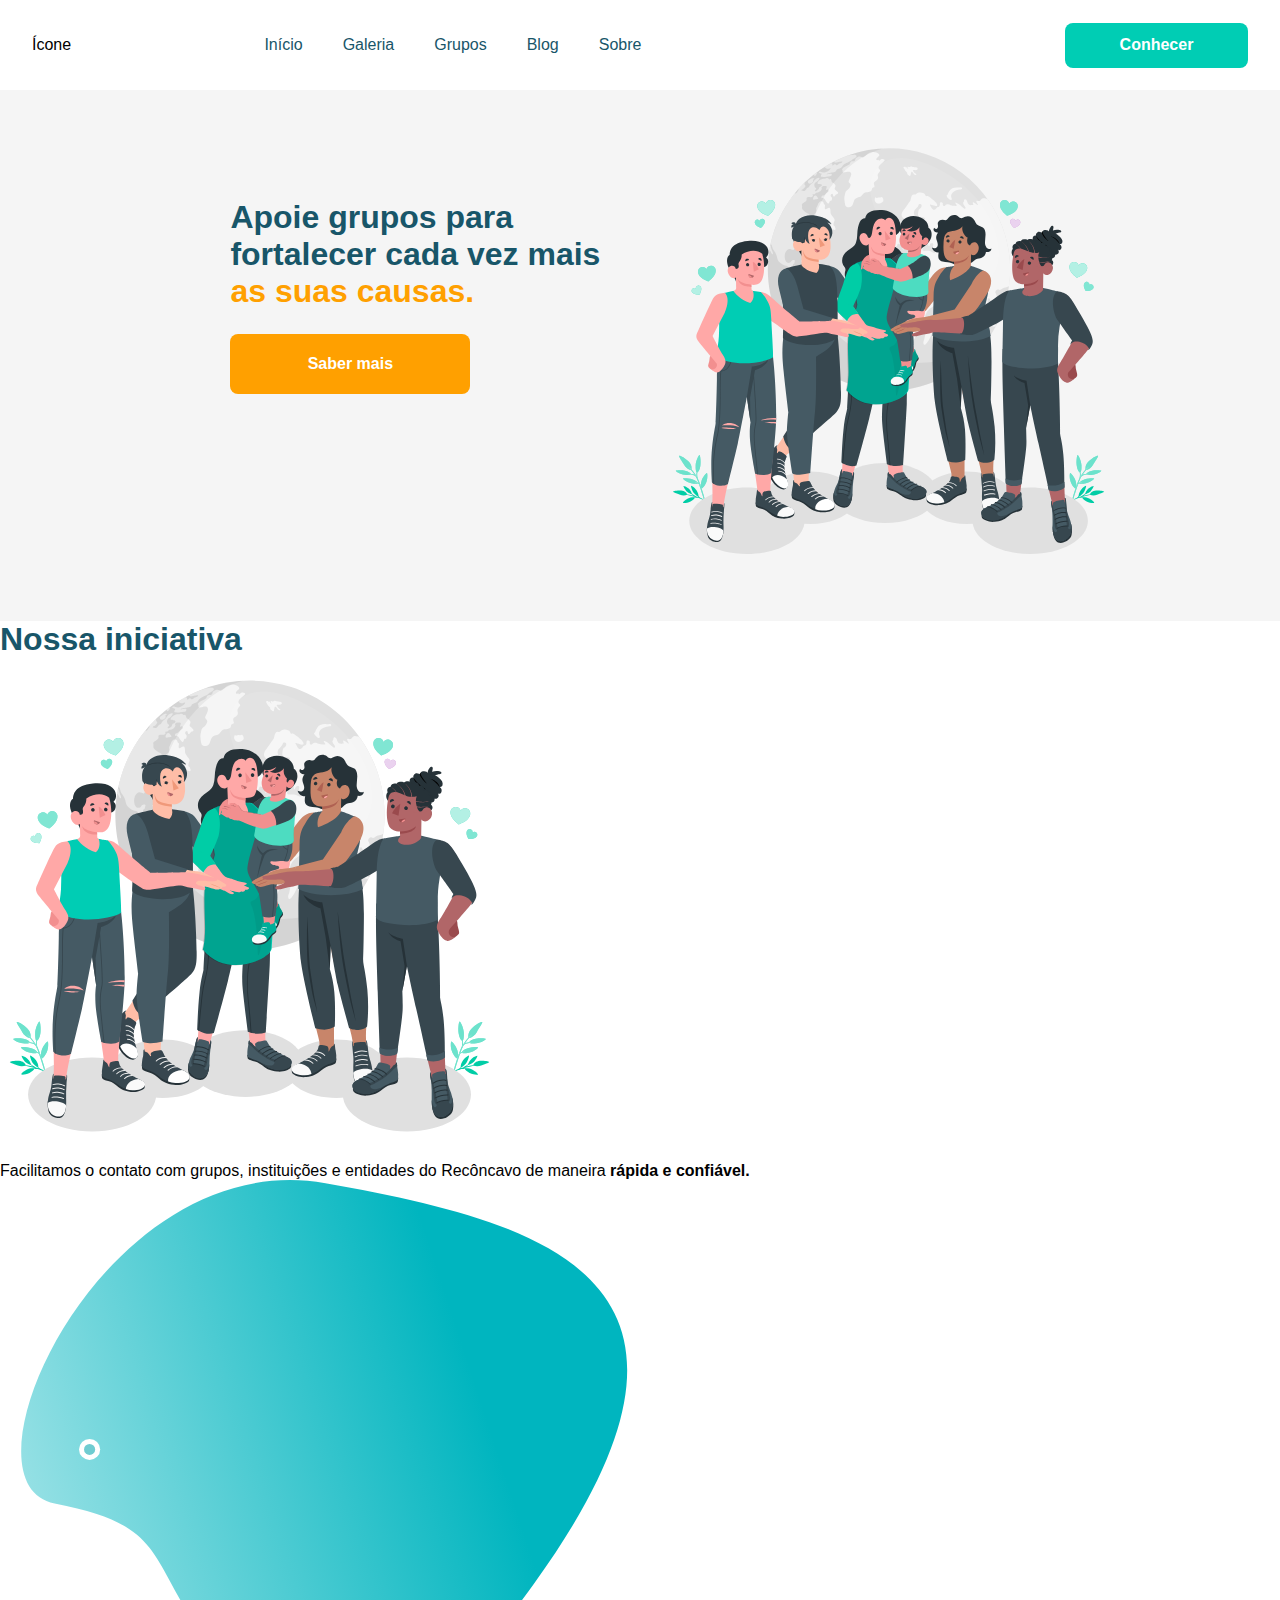
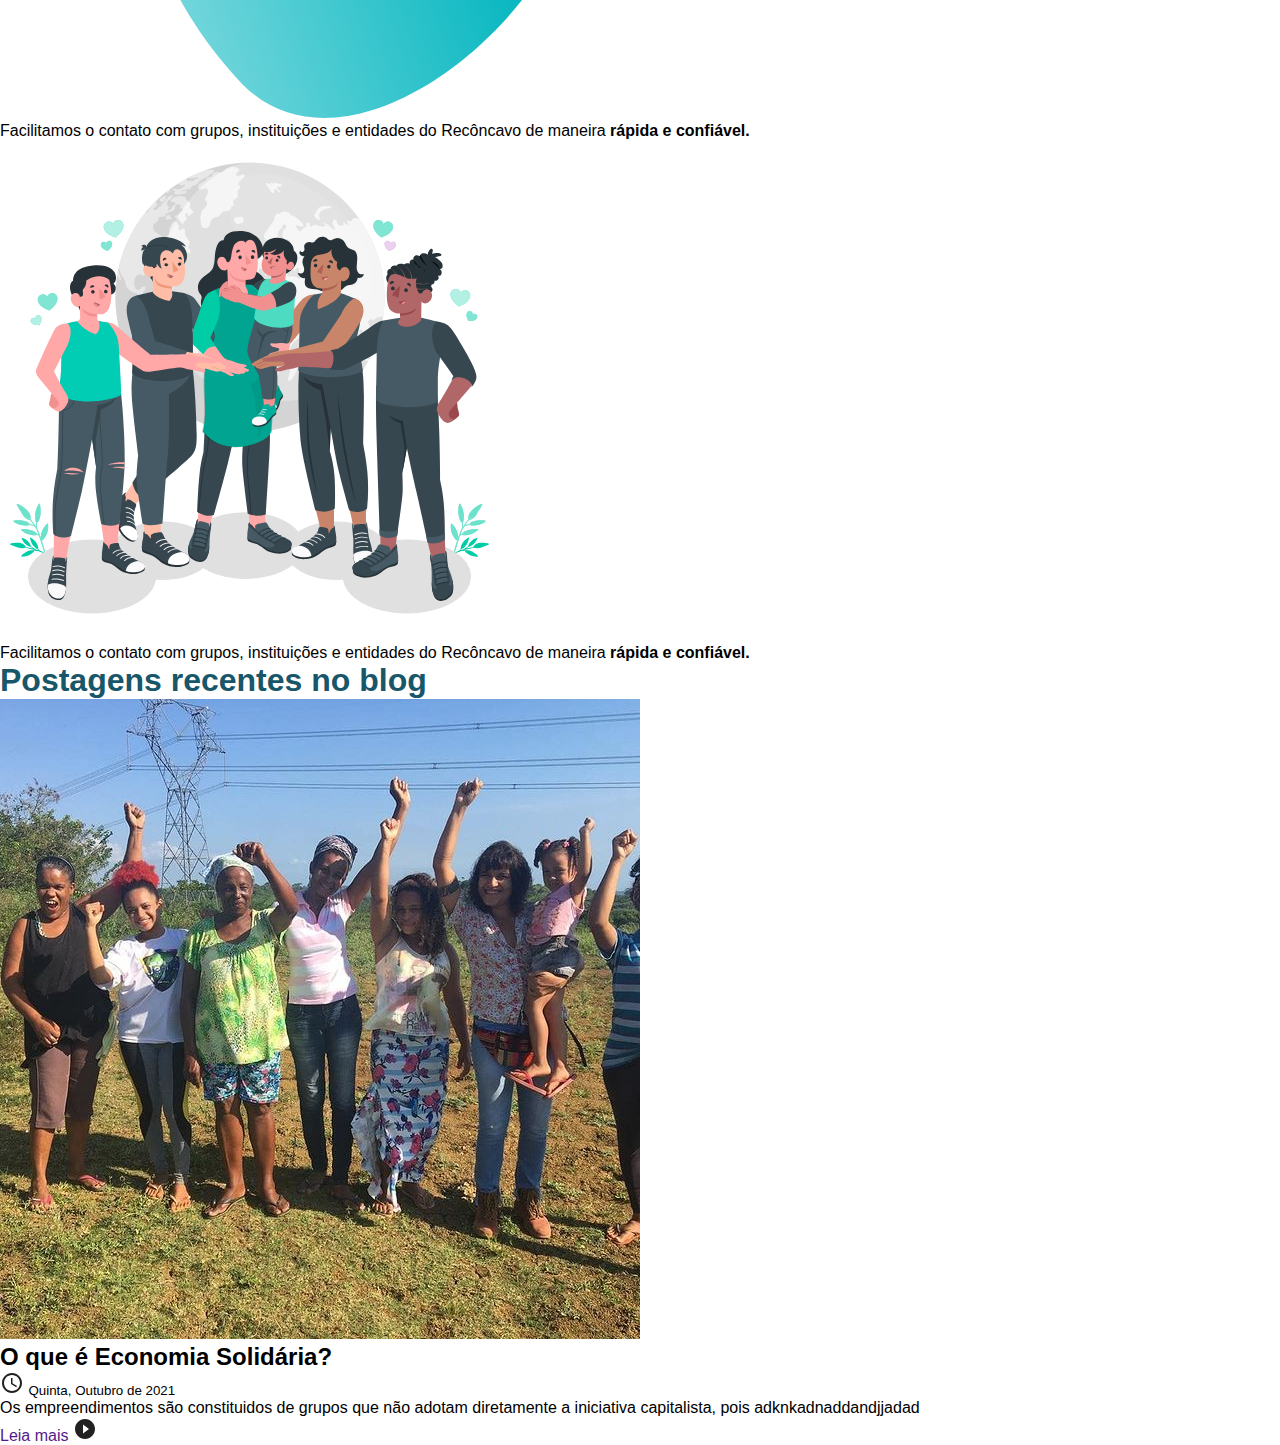
==== index.html @ 7039c4bf "feat: finalized blog section" ====
<!DOCTYPE html>
<html>

<head>
    <meta charset="UTF-8">
    <meta http-equiv="X-UA-Compatible" content="IE=edge">
    <meta name="viewport" content="width=device-width, initial-scale=1.0">
    <link href="https://fonts.googleapis.com/css2?family=Lato:wght@400;700&display=swap" rel="stylesheet">
    <link rel="stylesheet" href="assets/css/index.css">
    <title>Economia Solidária</title>

</head>

<body>
    <header class="header-container">
        <div class="header">
            <div class="logo">Ícone</div>
            <nav class="navigator">
                <ul class="list">
                    <li class="list-item">
                        <a href="index.html" class="item-link">Início</a>
                    </li>
                    <li class="list-item">
                        <a href="#" class="item-link">Galeria</a>
                    </li>
                    <li class="list-item">
                        <a href="group.html" class="item-link">Grupos</a>
                    </li>
                    <li class="list-item">
                        <a href="#" class="item-link">Blog</a>
                    </li>
                    <li class="list-item">
                        <a href="#" class="item-link">Sobre</a>
                    </li>
                </ul>
            </nav>

            <div class="button-container">
                <a href="#" class="button">
                    Conhecer
                </a>
            </div>
        </div>
    </header>

    <section class="banner-container">
        <div class="banner" id="banner-index">
            <div class="banner-information">
                <div class="information">
                    <h1 class="information-title">Apoie grupos para fortalecer cada vez mais <b
                            class="information-contrast">as suas causas.</b></h1>
                    <div class="button-container">
                        <a href="#" class="button" id="buttonBanner">
                            Saber mais
                        </a>
                    </div>
                </div>
            </div>

            <div>
                <img class="banner-image" src="assets/img/solidarity.svg" alt="">
            </div>
        </div>
    </section>

    <section class="initiative-container">
        <h1 class="information-title" id="initiativeTitle">Nossa iniciativa</h1>

        <div class="initiatives">
            <div class="initiative">
                <img class="initiative-img" src="assets/img/solidarity.svg" alt="">
                <p class="initiative-text">Facilitamos o contato com grupos, instituições e entidades do Recôncavo de
                    maneira <b>rápida e confiável.</b></p>
            </div>
            <div class="initiative">
                <img class="initiative-img" src="assets/img/banner.svg" alt="">
                <p class="initiative-text">Facilitamos o contato com grupos, instituições e entidades do Recôncavo de
                    maneira <b>rápida e confiável.</b></p>
            </div>
            <div class="initiative">
                <img class="initiative-img" src="assets/img/solidarity.svg" alt="">
                <p class="initiative-text">Facilitamos o contato com grupos, instituições e entidades do Recôncavo de
                    maneira <b>rápida e confiável.</b></p>
            </div>
        </div>
        <!--fim list iniciativas-->
    </section>

    <section class="card-blog-container">
        <h1 class="information-title" id="blog-title">Postagens recentes no blog</h1>
        <div class="cards-blog-list">
            <div class="card-blog-content">
                <img class="card-blog-img" src="assets/img/banner.jpg" alt="">
                <div class="card-blog">

                    <div class="card-blog-primary-title">
                        <h2 class="card-blog-title">O que é Economia Solidária?</h2>
                        <div class="card-blog-clock">
                            <img class="clock" src="assets/img/clock.svg" alt="Ícone de relógio">
                            <small>Quinta, Outubro de 2021</small>
                        </div>
                    </div>

                    <p class="card-blog-text">Os empreendimentos são constituidos de grupos que não adotam diretamente a
                        iniciativa capitalista, pois adknkadnaddandjjadad
                    </p>
                    <a href="" class="card-blog-link">Leia mais

                        <img class="card-blog-more" src="assets/img/play_circle.svg" alt="">
                    </a>
                </div>
            </div><!--fim do card-->
        </div>
    </section>

</body>

</html>
---- assets/css/index.css ----
* {box-sizing: border-box; padding: 0; margin: 0}

body {
    font-family: 'Lucida Sans', 'Lucida Sans Unicode', Geneva, Verdana, sans-serif;
    text-rendering: optimizeLegibility !important; /* deixa a fonte menos "pixalizada". A 2ª propriedade sobreescreve qualquer outra text-rendering*/
    -webkit-font-smoothing: antialiased !important;
}

:root {
    --green-weak: #00CDB4;
    --green-medium: #00B5BF;
    --green-strong: #185669;
}

ul {
    list-style-type: none;
}

a {
    text-decoration: none;
}

.container {
    padding: 0;
}

.header {
    height: 90px;
    display: flex;
    align-items: center;
    justify-content: space-between;
    padding: 0 32px;
    box-shadow: 0px -4px 0px 0px rgba(0, 0, 0, .9);
}

.logo {
    width: 215px;
}

.navigator {
    width: calc(100% - 500px);
}

.list {
    display: flex;
}

.list-item {
}

.item-link {
    display: flex;
    padding: 13px 20px;
    color: var(--green-strong);
    font-size: 16px;
    transition: .2s;
}

.item-link:hover {
    color: var(--green-weak);
    transition: .2s;
}

.button-container {
    width: 300px;
    display: flex;
    justify-content: flex-end;
}

.button {
    width: 183px;
    height: 45px;
    display: flex;
    align-items: center;
    justify-content: center;
    border-radius: 8px;
    background-color: var(--green-weak);
    color: #fff;
    font-weight: bold;
    transition: .2s;
}

.button:hover {
    transition: .2s;
    background-color: var(--green-strong);
}

.banner {
    display: flex;
    justify-content: space-between;
    padding: 3% 0;
    padding-left: 18%;
    padding-right: 13%;
}

.banner-container {
    /* padding: 0 18%; */
    background-color: #F5F5F5;
}

.banner-information {
    padding-top: 8%;

}

.information {
}

.information-title {
    color: #185669;
}

.information-contrast {
    color: #FFA000;
}

.banner-information {
    width: 400px;
}

.banner-information .button-container {
    justify-content: flex-start;
}

#buttonBanner {
    width: 240px;
    height: 60px;
    margin-top: 24px;
    background-color: #FFA000;
    
}

#buttonBanner:hover {
    width: 240px;
    height: 60px;
    background-color:#FF6F00;
}

.banner-image {
    width: 450px;
    border-radius: 8px;
}
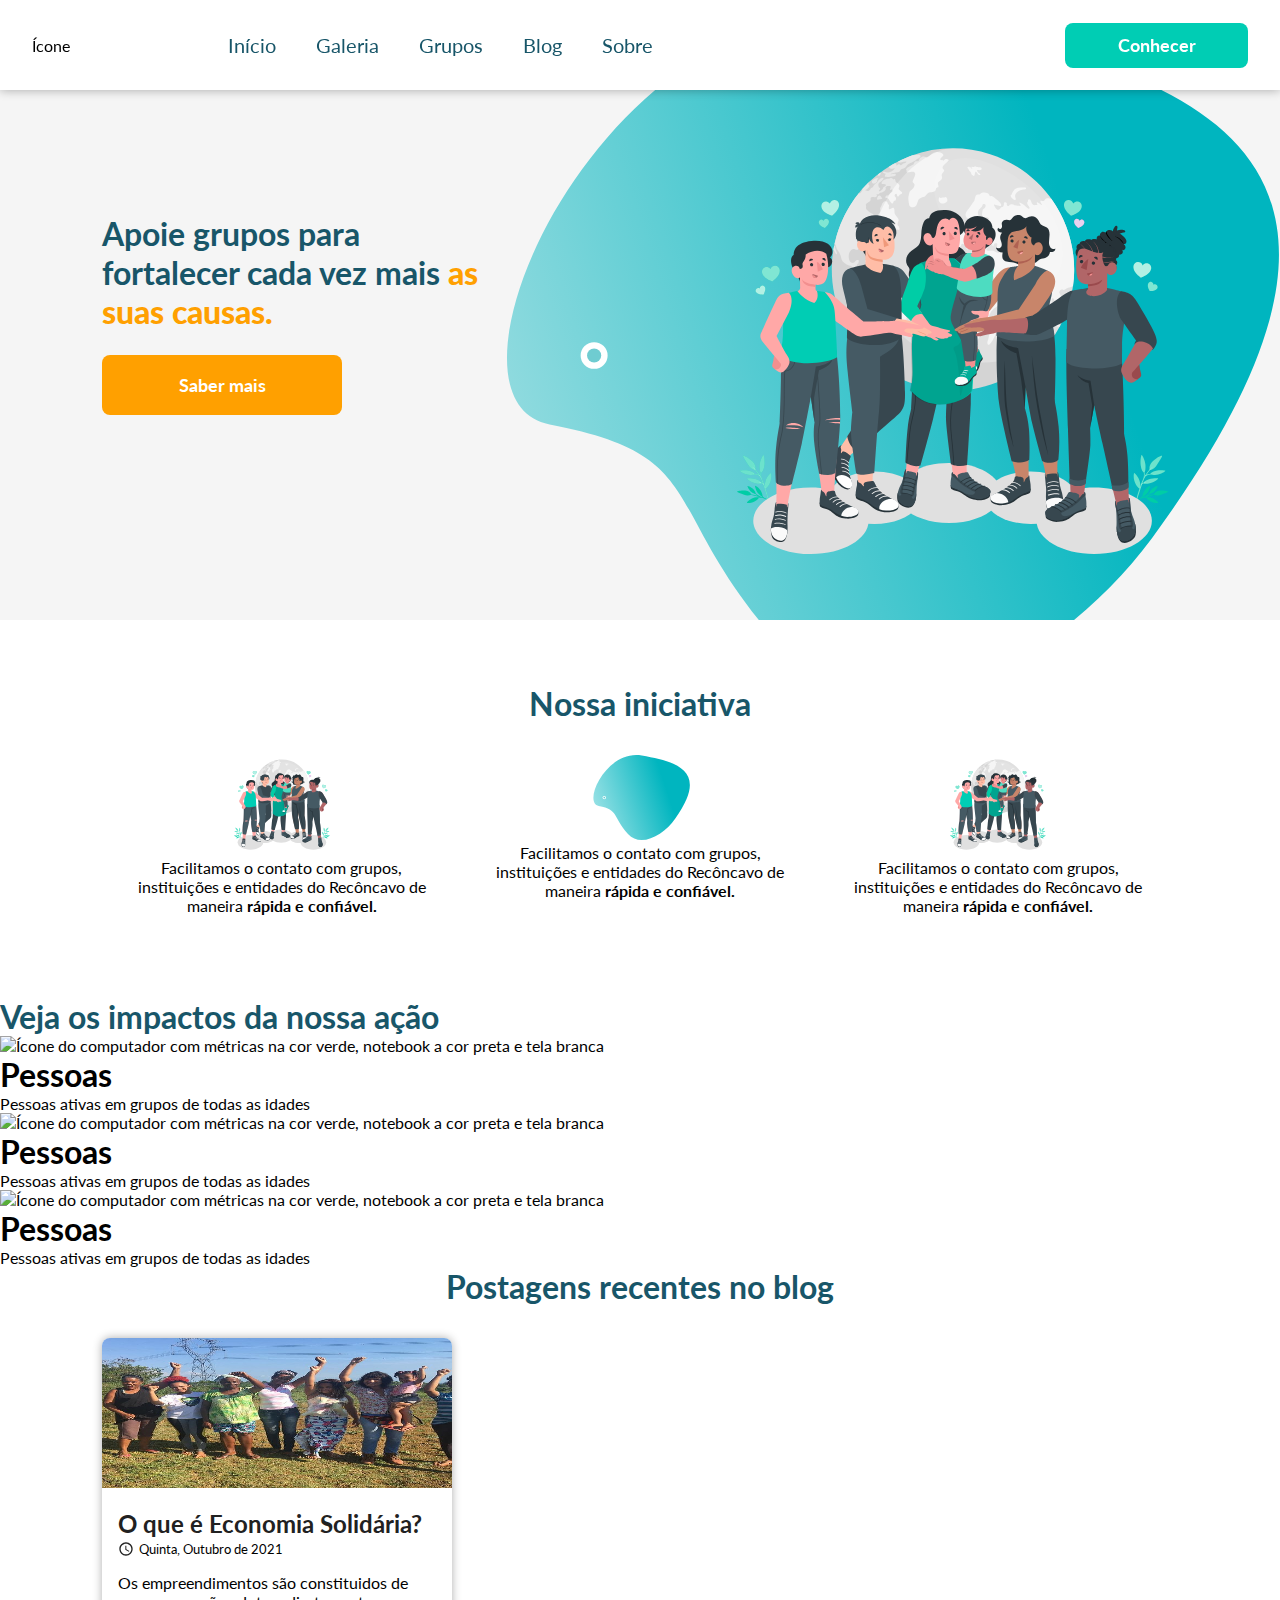
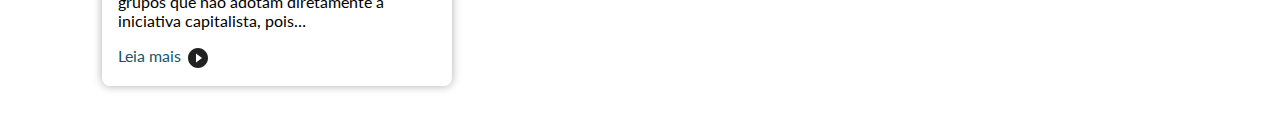
==== commit b4320dca: "feat: create impact section" ====
--- a/index.html
+++ b/index.html
@@ -86,6 +86,56 @@
         <!--fim list iniciativas-->
     </section>
 
+    <section id="impact">
+        <div class="card-content">
+            <h2 class="information-title" id="subtitle">Veja os impactos da nossa ação</h2>
+            <div class="cards">
+                <div class="card card-impact">
+                    <div class="card-wrapper">
+                        <div class="card-person-city">
+                            <div class="card-in">
+                                <img class="card-img" src="assets/img/up.svg"
+                                    alt="Ícone do computador com métricas na cor verde, notebook a cor preta e tela branca">
+                                <h1 class="card-title">Pessoas</h1>
+                            </div>
+                            <p class="card-text">Pessoas ativas em grupos de todas as idades</p>
+                        </div>
+                        <!--fim div pessoa e cidade-->
+                    </div>
+                </div>
+                <!--Fim de card-->
+                <div class="card card-impact">
+                    <div class="card-wrapper">
+                        <div class="card-person-city">
+                            <div class="card-in">
+                                <img class="card-img" src="assets/img/up.svg"
+                                    alt="Ícone do computador com métricas na cor verde, notebook a cor preta e tela branca">
+                                <h1 class="card-title">Pessoas</h1>
+                            </div>
+                            <p class="card-text">Pessoas ativas em grupos de todas as idades</p>
+                        </div>
+                        <!--fim div pessoa e cidade-->
+                    </div>
+                </div>
+                <!--Fim de card-->
+                <div class="card card-impact">
+                    <div class="card-wrapper">
+                        <div class="card-person-city">
+                            <div class="card-in">
+                                <img class="card-img" src="assets/img/up.svg"
+                                    alt="Ícone do computador com métricas na cor verde, notebook a cor preta e tela branca">
+                                <h1 class="card-title">Pessoas</h1>
+                            </div>
+                            <p class="card-text">Pessoas ativas em grupos de todas as idades</p>
+                        </div>
+                        <!--fim div pessoa e cidade-->
+                    </div>
+                </div>
+                <!--Fim de card-->
+            </div>
+        </div>
+    </section>
+
     <section class="card-blog-container">
         <h1 class="information-title" id="blog-title">Postagens recentes no blog</h1>
         <div class="cards-blog-list">
@@ -109,7 +159,8 @@
                         <img class="card-blog-more" src="assets/img/play_circle.svg" alt="">
                     </a>
                 </div>
-            </div><!--fim do card-->
+            </div>
+            <!--fim do card-->
         </div>
     </section>
 
--- a/assets/css/index.css
+++ b/assets/css/index.css
@@ -1,9 +1,14 @@
 * {box-sizing: border-box; padding: 0; margin: 0}
 
+html {
+    font-size: 16px;
+}
+
 body {
-    font-family: 'Lucida Sans', 'Lucida Sans Unicode', Geneva, Verdana, sans-serif;
+    font-family: 'Lato', sans-serif;
     text-rendering: optimizeLegibility !important; /* deixa a fonte menos "pixalizada". A 2ª propriedade sobreescreve qualquer outra text-rendering*/
     -webkit-font-smoothing: antialiased !important;
+    padding-bottom: 32px;
 }
 
 :root {
@@ -21,25 +26,34 @@
 }
 
 .container {
-    padding: 0;
+    padding: 0 8%;
+}
+
+.header-container {
+    width: 100%;
+    height: 90px;
+    position: fixed;
+    background-color: #fff;
+    box-shadow: 0px 0px 10px 0px rgba(0, 0, 0, .32);
+    z-index: 999;
+    
 }
 
 .header {
-    height: 90px;
+    height: 100%;
     display: flex;
     align-items: center;
     justify-content: space-between;
     padding: 0 32px;
-    box-shadow: 0px -4px 0px 0px rgba(0, 0, 0, .9);
 }
 
 .logo {
-    width: 215px;
+    width: 18%;
 }
 
 .navigator {
-    width: calc(100% - 500px);
-}
+    width: calc(100% - 18%);
+ }
 
 .list {
     display: flex;
@@ -52,7 +66,7 @@
     display: flex;
     padding: 13px 20px;
     color: var(--green-strong);
-    font-size: 16px;
+    font-size: 20px;
     transition: .2s;
 }
 
@@ -76,6 +90,7 @@
     border-radius: 8px;
     background-color: var(--green-weak);
     color: #fff;
+    font-size: 1.13rem;
     font-weight: bold;
     transition: .2s;
 }
@@ -83,19 +98,27 @@
 .button:hover {
     transition: .2s;
     background-color: var(--green-strong);
+}
+
+.banner-container {
+    padding-top: 90px;
+    height: calc(100% - 90px);
+    background-color: #F5F5F5;
+    z-index: 0;
+}
+
+#banner-index {
+    background: url('../img/banner.svg') no-repeat;
+    background-position: right;
+    background-size: 800px auto;
 }
 
 .banner {
     display: flex;
     justify-content: space-between;
     padding: 3% 0;
-    padding-left: 18%;
-    padding-right: 13%;
-}
-
-.banner-container {
-    /* padding: 0 18%; */
-    background-color: #F5F5F5;
+    padding-left: 8%;
+    padding-right: 8%;
 }
 
 .banner-information {
@@ -107,6 +130,7 @@
 }
 
 .information-title {
+    font-size: 2rem;
     color: #185669;
 }
 
@@ -140,3 +164,96 @@
     width: 450px;
     border-radius: 8px;
 }
+
+#initiativeTitle {
+    text-align: center;
+}
+
+.initiative-container {
+    padding: 5% 8%;
+}
+
+.initiatives {
+    width: 100%;
+    display: flex;
+}
+
+.initiative {
+    padding: 18px;
+    padding-top: 32px;
+    text-align: center;
+}
+
+.initiative-img {
+    width: 100px;
+}
+
+.card-blog-container {
+    padding: 0 8%;
+}
+
+#blog-title {
+    margin-bottom: 32px;
+    text-align: center;
+}
+
+.cards-blog-list {
+    display: grid;
+    grid-template-columns: repeat(auto-fit, 350px);
+    justify-content: space-between;
+    grid-gap: 16px;
+}
+
+.card-blog-content {
+    border-radius: 8px;
+    box-shadow: 0px 0px 10px 0px rgba(0, 0, 0, .32);
+}
+
+.card-blog {
+    padding: 16px;
+}
+
+.card-blog-img {
+    width: 100%;
+    height: 150px;
+    border-radius: 8px 8px 0px 0px;
+}
+
+.card-blog-title {
+    color: #212121;
+    line-height: 34px;
+}
+
+.card-blog-clock {
+    display: flex;
+}
+
+.clock {
+    width: 16px;
+    margin-right: 5px;
+}
+
+.card-blog-text {
+    margin: 16px 0;
+    /* As propriedades abaixo são para mostrar
+    apenas 3 linhas no card. */
+    overflow: hidden;
+    display: -webkit-box;
+    -webkit-box-orient: vertical;
+    -webkit-line-clamp: 3
+}
+
+.card-blog-link {
+    display: flex;
+    color: var(--green-strong);
+    transition: .2s;
+}
+
+.card-blog-link:hover {
+    color: var(--green-medium);
+    transition: .2s;
+}
+
+.card-blog-more {
+    margin-left: 5px;
+}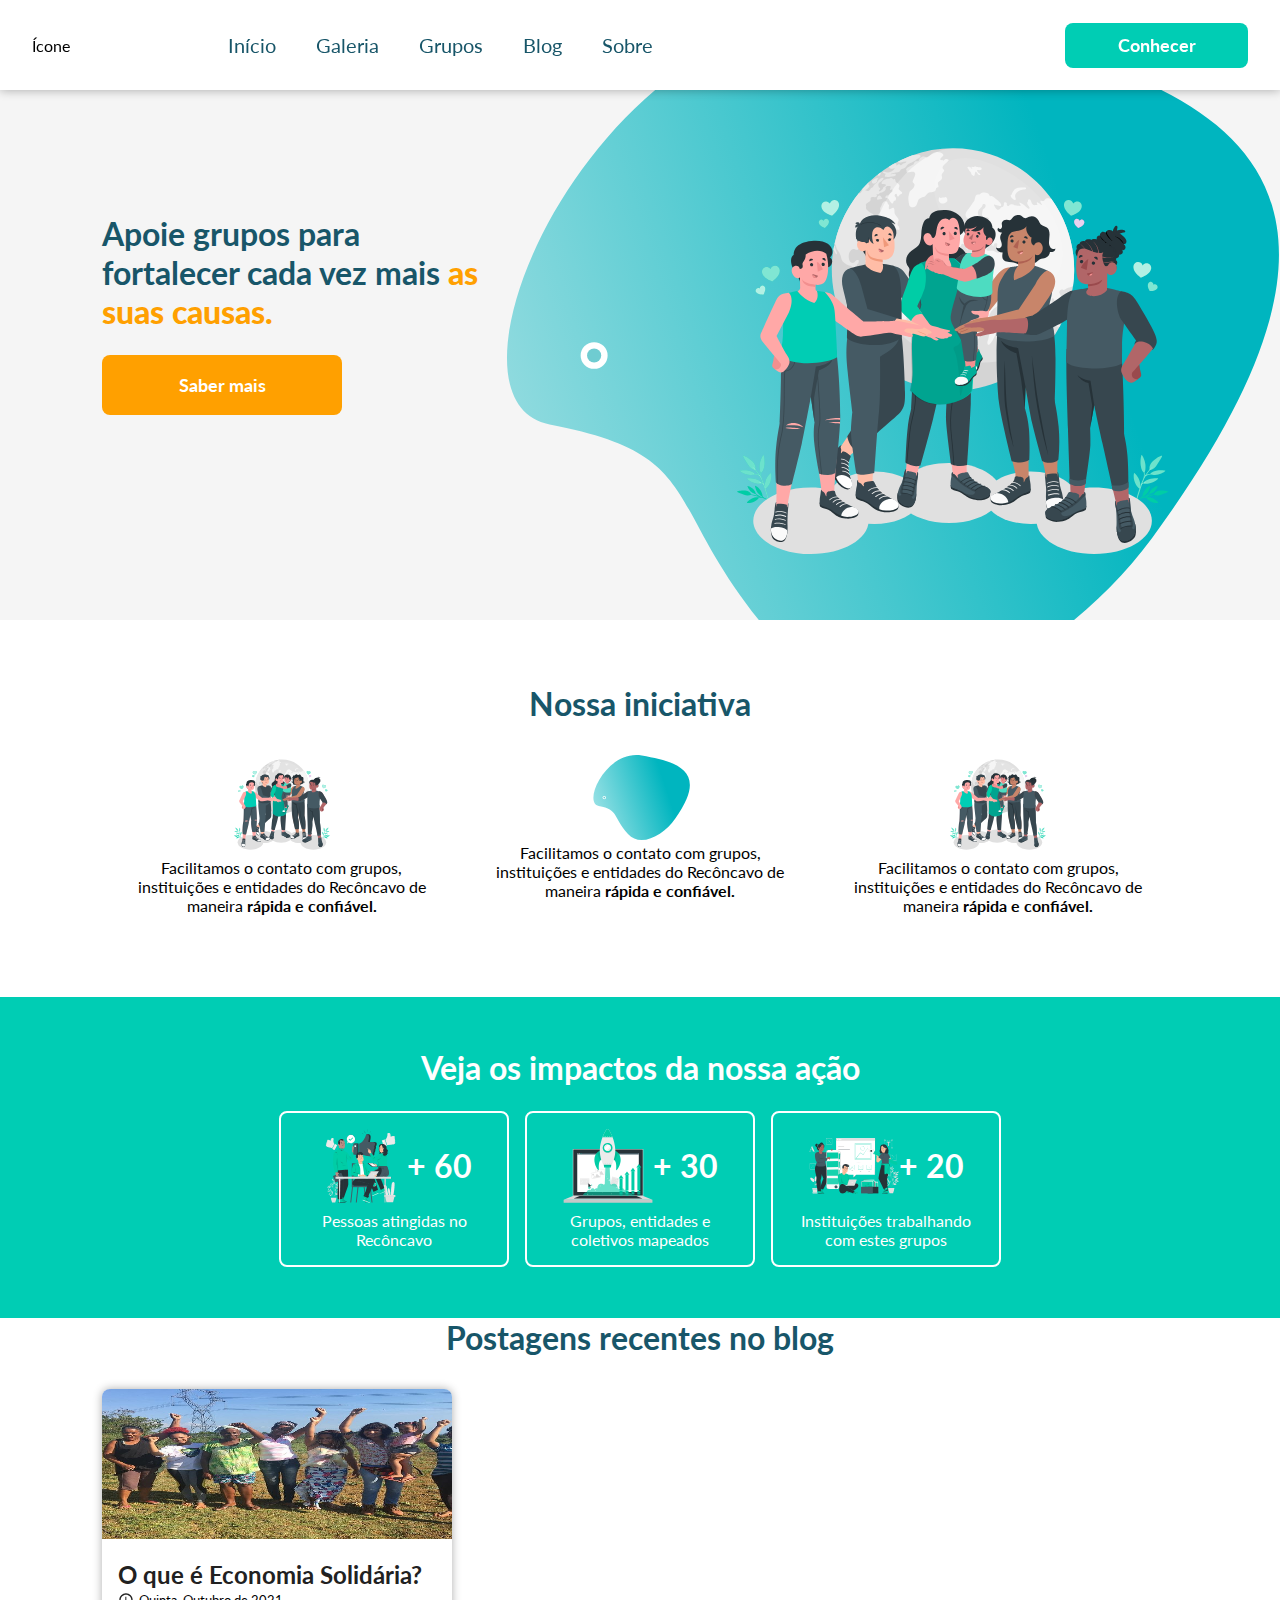
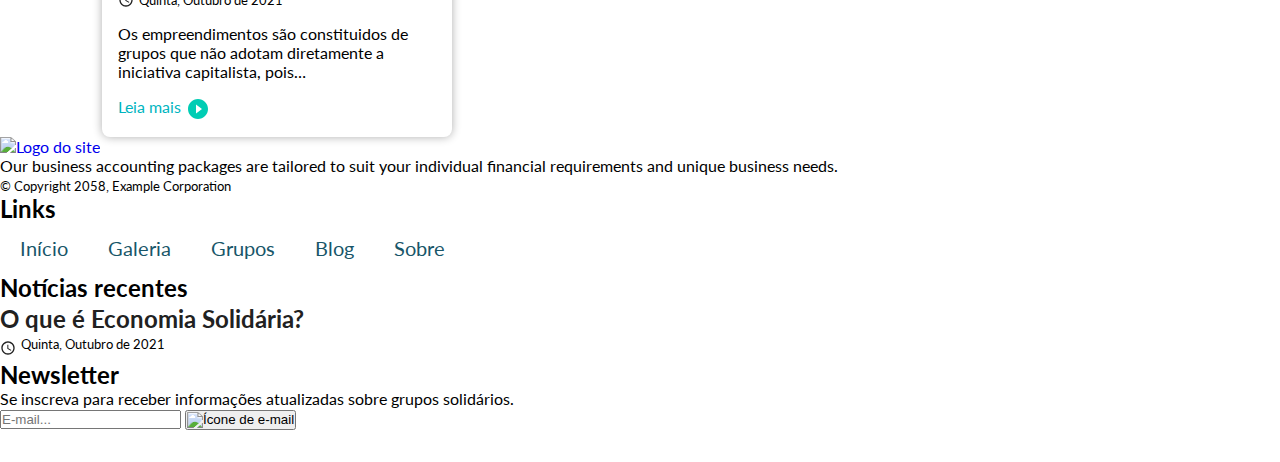
==== commit eaf9db11: "feat: create new section footer" ====
--- a/index.html
+++ b/index.html
@@ -94,11 +94,11 @@
                     <div class="card-wrapper">
                         <div class="card-person-city">
                             <div class="card-in">
-                                <img class="card-img" src="assets/img/up.svg"
+                                <img class="card-img" src="assets/img/affected-people.svg"
                                     alt="Ícone do computador com métricas na cor verde, notebook a cor preta e tela branca">
-                                <h1 class="card-title">Pessoas</h1>
+                                <h1 class="card-title">+ 60</h1>
                             </div>
-                            <p class="card-text">Pessoas ativas em grupos de todas as idades</p>
+                            <p class="card-text">Pessoas atingidas no Recôncavo</p>
                         </div>
                         <!--fim div pessoa e cidade-->
                     </div>
@@ -110,9 +110,9 @@
                             <div class="card-in">
                                 <img class="card-img" src="assets/img/up.svg"
                                     alt="Ícone do computador com métricas na cor verde, notebook a cor preta e tela branca">
-                                <h1 class="card-title">Pessoas</h1>
+                                <h1 class="card-title">+ 30</h1>
                             </div>
-                            <p class="card-text">Pessoas ativas em grupos de todas as idades</p>
+                            <p class="card-text">Grupos, entidades e coletivos mapeados</p>
                         </div>
                         <!--fim div pessoa e cidade-->
                     </div>
@@ -122,11 +122,11 @@
                     <div class="card-wrapper">
                         <div class="card-person-city">
                             <div class="card-in">
-                                <img class="card-img" src="assets/img/up.svg"
+                                <img class="card-img" src="assets/img/work-group.svg"
                                     alt="Ícone do computador com métricas na cor verde, notebook a cor preta e tela branca">
-                                <h1 class="card-title">Pessoas</h1>
+                                <h1 class="card-title">+ 20</h1>
                             </div>
-                            <p class="card-text">Pessoas ativas em grupos de todas as idades</p>
+                            <p class="card-text">Instituições trabalhando com estes grupos</p>
                         </div>
                         <!--fim div pessoa e cidade-->
                     </div>
@@ -154,9 +154,12 @@
                     <p class="card-blog-text">Os empreendimentos são constituidos de grupos que não adotam diretamente a
                         iniciativa capitalista, pois adknkadnaddandjjadad
                     </p>
-                    <a href="" class="card-blog-link">Leia mais
-
-                        <img class="card-blog-more" src="assets/img/play_circle.svg" alt="">
+                    <a href="#" class="card-blog-link">Leia mais
+                        <svg class="card-blog-icon" width="24" height="24" viewBox="0 0 24 24" fill="none" xmlns="http://www.w3.org/2000/svg">
+                            <g id="play_circle_filled_24px">
+                            <path id="icon/av/play_circle_filled_24px" fill-rule="evenodd" clip-rule="evenodd" d="M2 12C2 6.48 6.48 2 12 2C17.52 2 22 6.48 22 12C22 17.52 17.52 22 12 22C6.48 22 2 17.52 2 12ZM16 12L10 7.5V16.5L16 12Z" fill="#212121"/>
+                            </g>
+                        </svg>
                     </a>
                 </div>
             </div>
@@ -164,6 +167,66 @@
         </div>
     </section>
 
+    <footer class="footer padding">
+        <div class="footer-container">
+            <div class="footer-list">
+                <div class="footer-element">
+                    <a href="index.html">
+                        <img class="footer-img" src="" alt="Logo do site">
+                    </a>
+                    <p class="footer-text">Our business accounting packages are tailored to suit your individual financial requirements and unique business needs.</p>
+                    <small>&copy; Copyright 2058, Example Corporation</small>
+                </div>
+                <div class="footer-element links">
+                    <h2 class="footer-title">Links</h2>
+                    <ul class="list footer-links">
+                        <li class="list-item">
+                            <a href="index.html" class="item-link">Início</a>
+                        </li>
+                        <li class="list-item">
+                            <a href="#" class="item-link">Galeria</a>
+                        </li>
+                        <li class="list-item">
+                            <a href="group.html" class="item-link">Grupos</a>
+                        </li>
+                        <li class="list-item">
+                            <a href="#" class="item-link">Blog</a>
+                        </li>
+                        <li class="list-item">
+                            <a href="#" class="item-link">Sobre</a>
+                        </li>
+                    </ul>
+                </div>
+                <div class="footer-element">
+                    <h2 class="footer-title">Notícias recentes</h2>
+                    <h2 class="card-blog-title">O que é Economia Solidária?</h2>
+                        <div class="card-blog-clock">
+                            <svg class="clock" width="24" height="24" viewBox="0 0 24 24" fill="none" xmlns="http://www.w3.org/2000/svg">
+                                <g id="clock">
+                                <path id="icon/action/schedule_24px" fill-rule="evenodd" clip-rule="evenodd" d="M11.99 2C6.47 2 2 6.48 2 12C2 17.52 6.47 22 11.99 22C17.52 22 22 17.52 22 12C22 6.48 17.52 2 11.99 2ZM12 20C7.58 20 4 16.42 4 12C4 7.58 7.58 4 12 4C16.42 4 20 7.58 20 12C20 16.42 16.42 20 12 20ZM11 7H12.5V12.25L17 14.92L16.25 16.15L11 13V7Z" fill="#212121"/>
+                                </g>
+                            </svg>
+                            <small class="date">Quinta, Outubro de 2021</small>
+                        </div>
+                </div>
+                <div class="footer-element">
+                    <h2 class="footer-title">Newsletter</h2>
+                    <p class="footer-text" id="lastText">Se inscreva para receber informações atualizadas sobre grupos solidários.</p>
+                    <div class="footer-btn">
+                        <label for="btn">
+                            <input class="input" type="text" id="btn" placeholder="E-mail...">
+                        </label>
+
+                        <button class="button-style">
+                            <img src="assets/img/email.svg" alt="Ícone de e-mail">
+                        </button>
+                    </div>
+                </div>
+            </div>
+            
+        </div>
+    </footer>
+
 </body>
 
 </html>--- a/assets/css/index.css
+++ b/assets/css/index.css
@@ -15,6 +15,7 @@
     --green-weak: #00CDB4;
     --green-medium: #00B5BF;
     --green-strong: #185669;
+    --white: #fff;
 }
 
 ul {
@@ -23,6 +24,12 @@
 
 a {
     text-decoration: none;
+}
+
+#subtitle {
+    text-align: center;
+    color: var(--white);
+    margin-bottom: 24px;
 }
 
 .container {
@@ -188,6 +195,50 @@
     width: 100px;
 }
 
+#impact {
+    padding: 4% 0;
+    background-color: var(--green-weak);
+}
+
+.cards {
+    display: grid;
+    grid-template-columns: repeat(auto-fit, 230px);
+    justify-content: center;
+    grid-gap: 16px;
+}
+
+.card {
+    display: flex;
+    border: 2px solid var(--white);
+    padding: 16px;
+}
+
+.card-impact {
+    border-radius: 8px;
+}
+
+.card-in {
+    display: flex;
+    align-items: center;
+    justify-content: center;
+    margin-bottom: 8px;
+}
+
+.card-text {
+    color: #fff;
+    text-align: center;
+}
+
+.card-img {
+    width: 90px;
+    height: 74px;
+}
+
+.card-title {
+    color: var(--white);
+    font-size: 2rem;
+}
+
 .card-blog-container {
     padding: 0 8%;
 }
@@ -245,15 +296,26 @@
 
 .card-blog-link {
     display: flex;
+    color: var(--green-medium);
+    transition: .2s;
+}
+
+.card-blog-link:hover {
     color: var(--green-strong);
     transition: .2s;
 }
 
-.card-blog-link:hover {
-    color: var(--green-medium);
-    transition: .2s;
-}
-
-.card-blog-more {
+.card-blog-icon {
     margin-left: 5px;
+}
+
+.card-blog-icon path {
+    fill: var(--green-weak);
+    transition: .2s;
+}
+
+.card-blog-link:hover path {
+    fill: var(--green-strong);
+    transition: .2s;
+
 }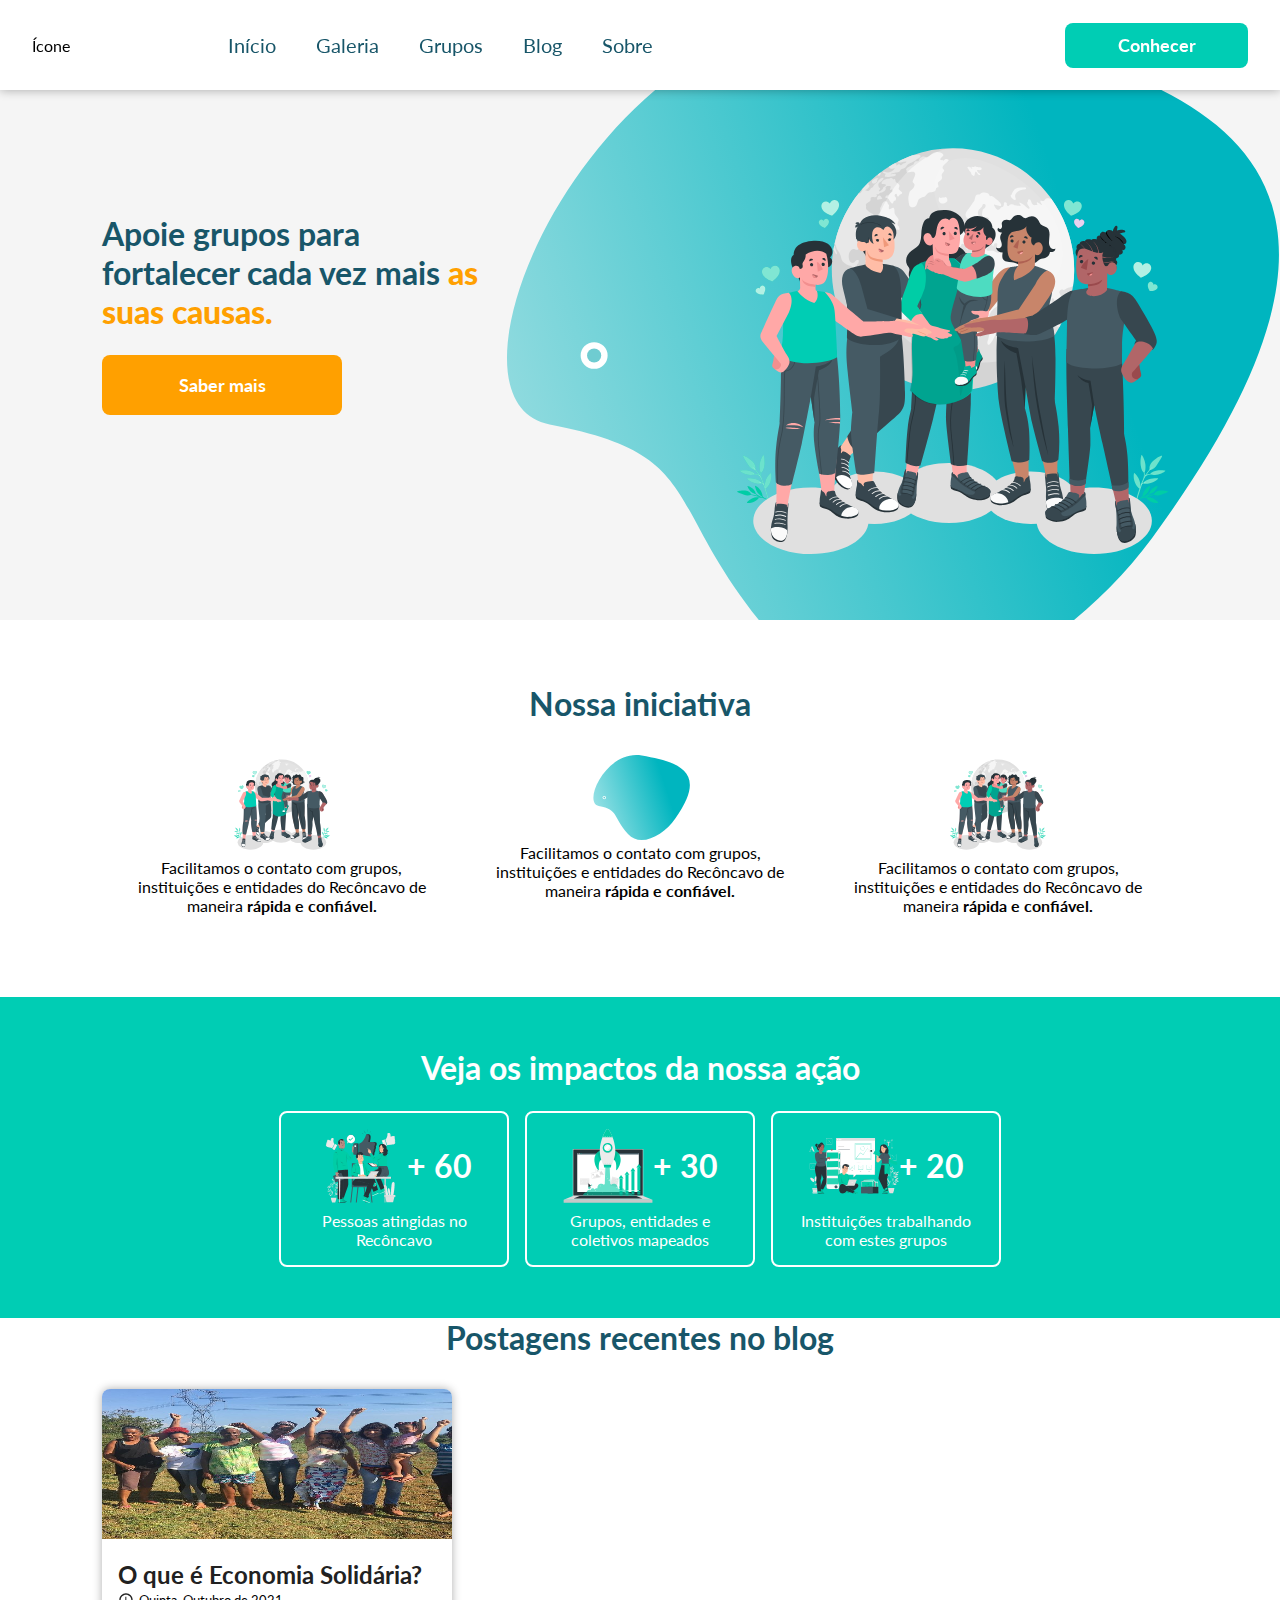
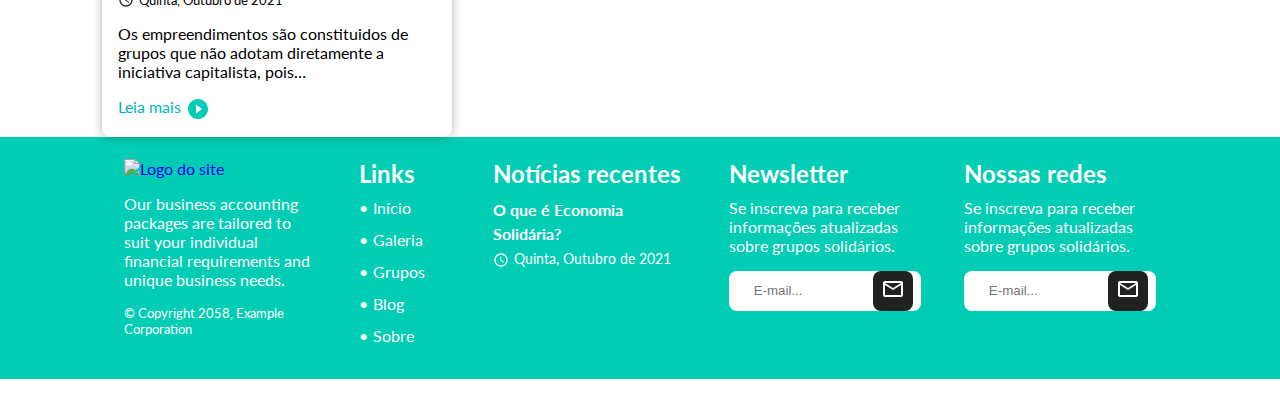
==== commit f87c2d4a: "style: update e-mail button" ====
--- a/index.html
+++ b/index.html
@@ -217,11 +217,24 @@
                             <input class="input" type="text" id="btn" placeholder="E-mail...">
                         </label>
 
-                        <button class="button-style">
-                            <img src="assets/img/email.svg" alt="Ícone de e-mail">
+                        <button type="submit" class="button-style">
+                            <img src="assets/img/email.svg" alt="Ícone de e-mail" id="email">
                         </button>
                     </div>
                 </div>
+                <div class="footer-element">
+                    <h2 class="footer-title">Nossas redes</h2>
+                    <p class="footer-text" id="lastText">Se inscreva para receber informações atualizadas sobre grupos solidários.</p>
+                    <div class="footer-btn">
+                        <label for="btn">
+                            <input class="input" type="text" id="btn" placeholder="E-mail...">
+                        </label>
+
+                        <button type="submit" class="button-style">
+                            <img src="assets/img/email.svg" alt="Ícone de e-mail" id="email">
+                        </button>
+                    </div>
+                </div>
             </div>
             
         </div>
--- a/assets/css/index.css
+++ b/assets/css/index.css
@@ -30,6 +30,10 @@
     text-align: center;
     color: var(--white);
     margin-bottom: 24px;
+}
+
+.padding {
+    padding: 0 8%;
 }
 
 .container {
@@ -123,9 +127,7 @@
 .banner {
     display: flex;
     justify-content: space-between;
-    padding: 3% 0;
-    padding-left: 8%;
-    padding-right: 8%;
+    padding: 3% 8%;
 }
 
 .banner-information {
@@ -318,4 +320,114 @@
     fill: var(--green-strong);
     transition: .2s;
 
+}
+
+.footer {
+    width: 100%;
+    background-color: var(--green-weak);
+}
+
+.footer-list {
+    display: flex;
+}
+
+.footer-element {
+    width: 300px;
+    display: flex;
+    flex-direction: column;
+    padding: 2%;
+    color: var(--white);
+}
+
+.footer-img {
+    margin-right: 5px;
+}
+
+.footer-text {
+    margin: 16px 0;
+}
+
+#lastText {
+    margin-top: 0;
+}
+
+.footer-title {
+    margin-bottom: 10px;
+}
+
+.links {
+    width: 165px;
+}
+
+.footer-links {
+    flex-direction: column;
+}
+
+.footer-links .item-link {
+    padding-left: 0;
+    padding-top: 0;
+    font-weight: 400;
+    font-size: 16px;
+    color: var(--white);
+}
+
+.footer-links .item-link::before {
+    content: '•';
+    margin-right: 5px;
+}
+
+.footer-element .card-blog-title {
+    font-size: 16px;
+    line-height: 1.5;
+    color: var(--white);
+}
+
+.footer-element .card-blog-clock {
+    align-items: center;
+}
+
+.footer-element .clock {
+    margin-top: 2px;
+}
+
+.footer-element .clock path {
+    fill: var(--white);
+
+}
+
+.date {
+    font-size: 14px;
+}
+
+.footer-btn {
+    display: flex;    
+    position: relative;
+}
+
+.input {
+    width: 100%;
+    height: 40px;
+    border: none;
+    color: var(--green-strong);
+    border-radius: 8px;
+    padding: 10px 25px;
+}
+
+.button-style {
+    width: 40px;
+    height: 40px;
+    position: absolute;
+    right: 8px;
+    border: none;
+    border-radius: 8px;
+    background-color: #212121;
+}
+
+.button-style:hover {
+    cursor: pointer;
+    background-color: var(--green-strong);
+
+}
+
+#email {
 }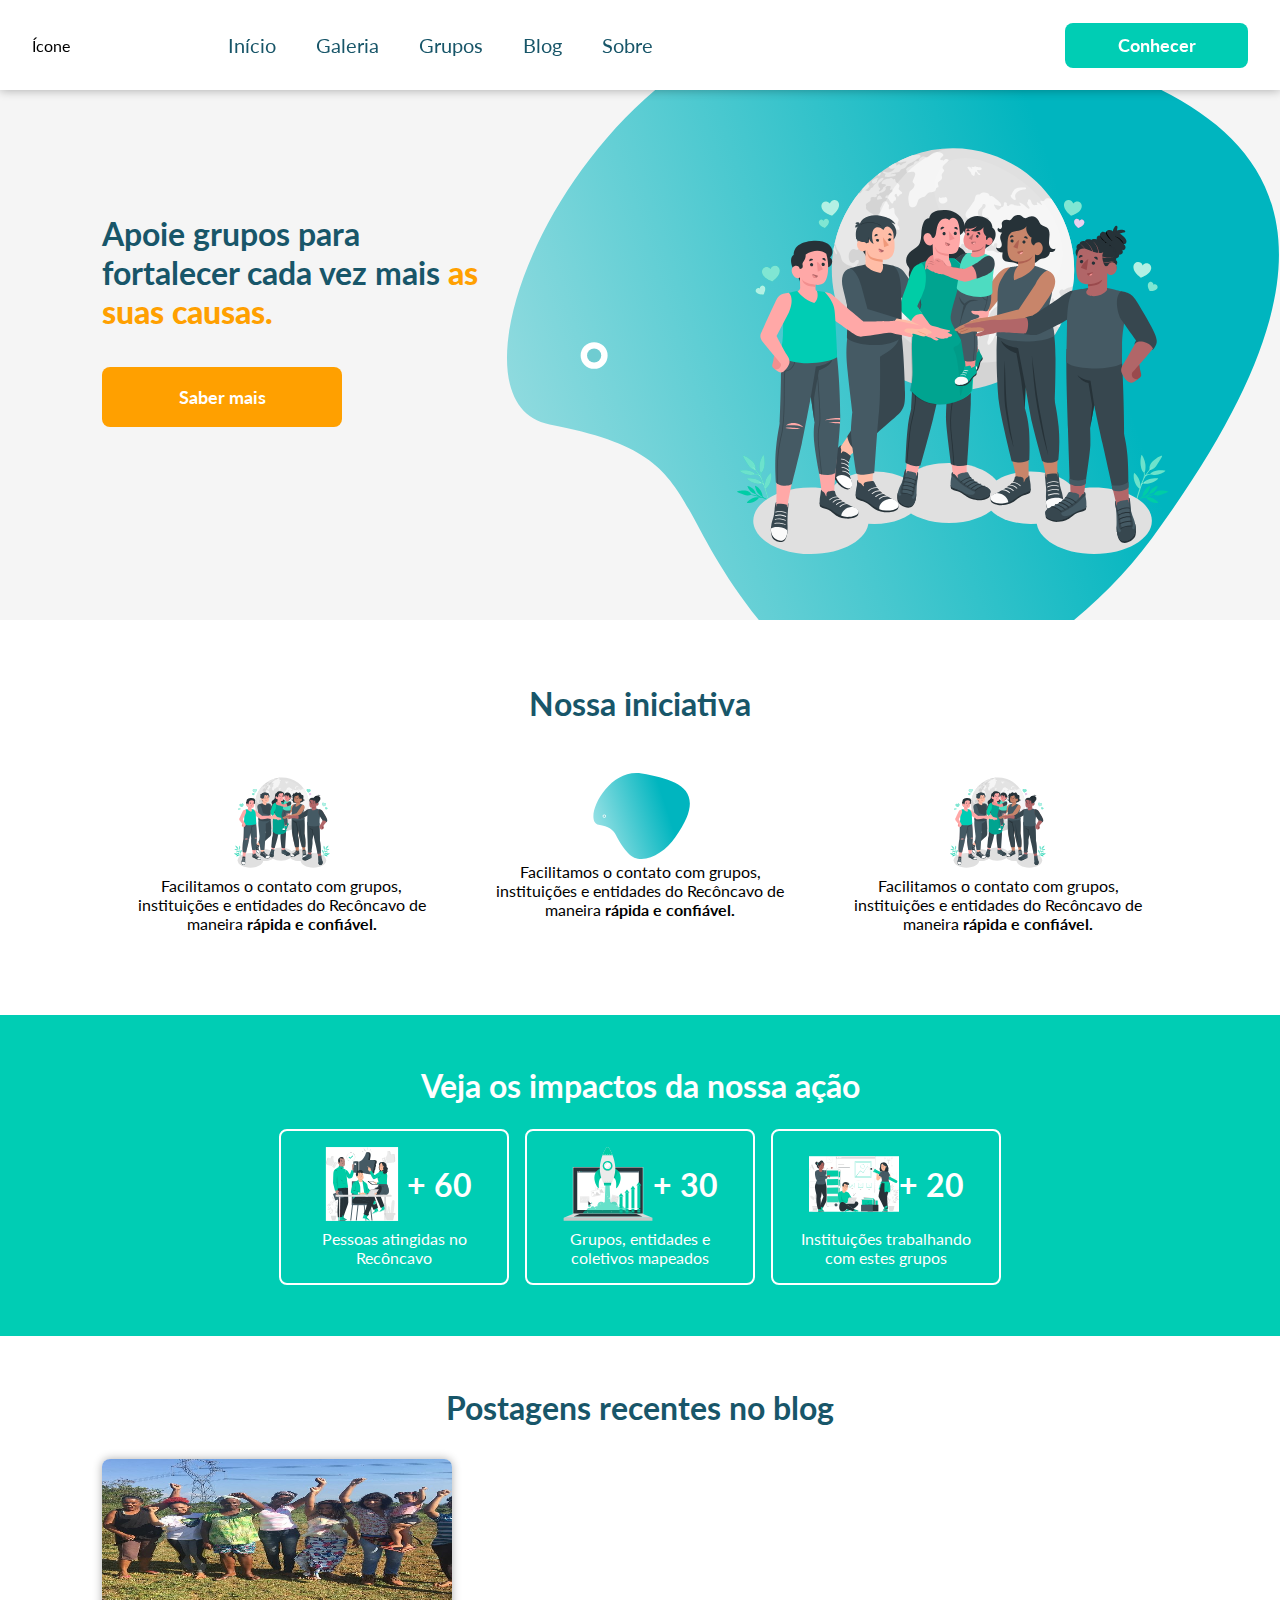
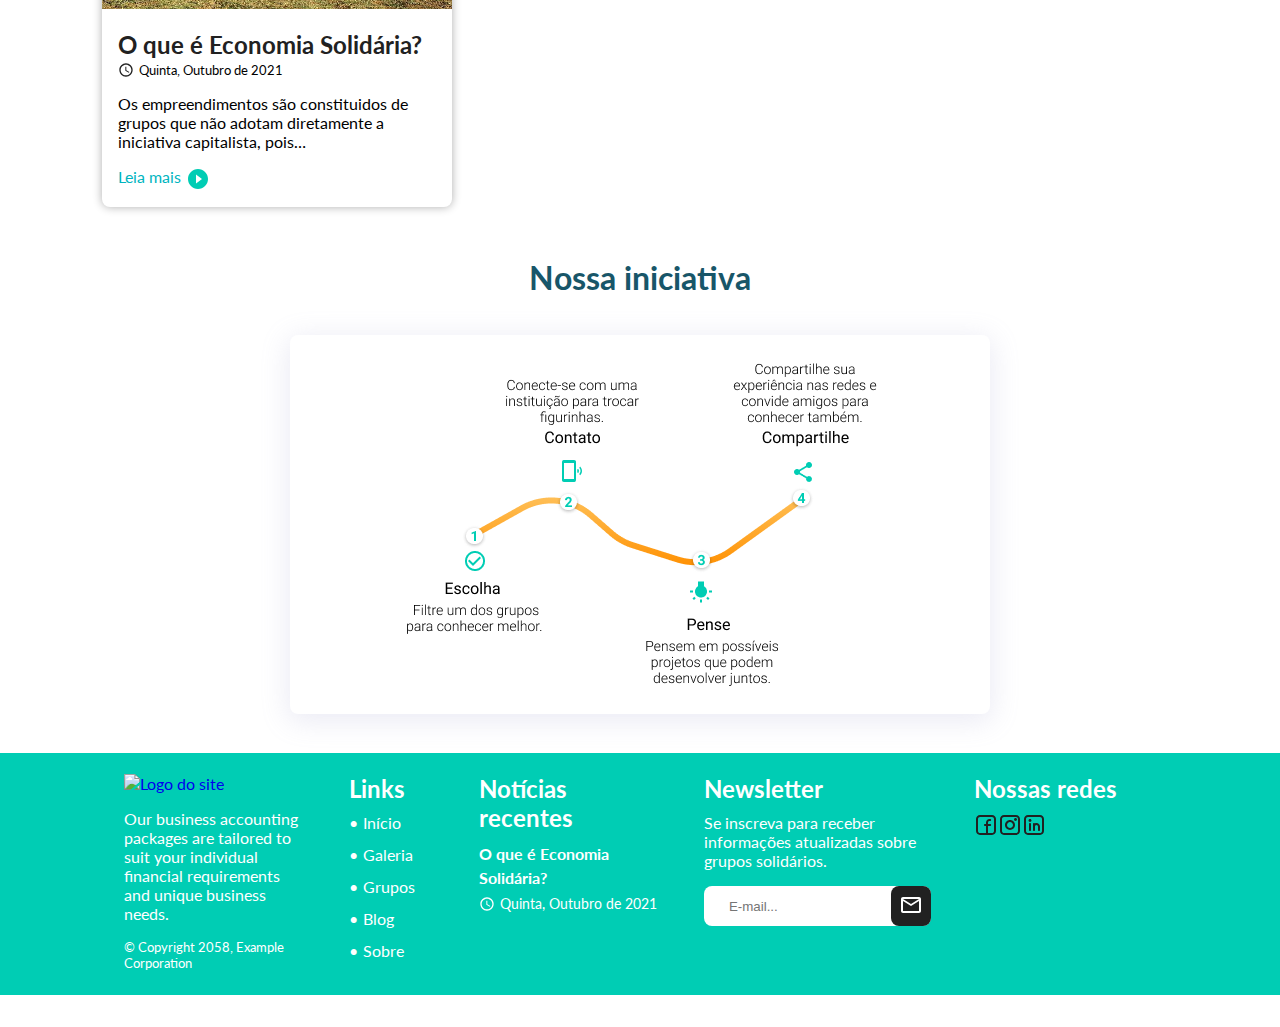
==== commit 58c6831d: "style: add html and style initiative section" ====
--- a/index.html
+++ b/index.html
@@ -155,9 +155,12 @@
                         iniciativa capitalista, pois adknkadnaddandjjadad
                     </p>
                     <a href="#" class="card-blog-link">Leia mais
-                        <svg class="card-blog-icon" width="24" height="24" viewBox="0 0 24 24" fill="none" xmlns="http://www.w3.org/2000/svg">
+                        <svg class="card-blog-icon" width="24" height="24" viewBox="0 0 24 24" fill="none"
+                            xmlns="http://www.w3.org/2000/svg">
                             <g id="play_circle_filled_24px">
-                            <path id="icon/av/play_circle_filled_24px" fill-rule="evenodd" clip-rule="evenodd" d="M2 12C2 6.48 6.48 2 12 2C17.52 2 22 6.48 22 12C22 17.52 17.52 22 12 22C6.48 22 2 17.52 2 12ZM16 12L10 7.5V16.5L16 12Z" fill="#212121"/>
+                                <path id="icon/av/play_circle_filled_24px" fill-rule="evenodd" clip-rule="evenodd"
+                                    d="M2 12C2 6.48 6.48 2 12 2C17.52 2 22 6.48 22 12C22 17.52 17.52 22 12 22C6.48 22 2 17.52 2 12ZM16 12L10 7.5V16.5L16 12Z"
+                                    fill="#212121" />
                             </g>
                         </svg>
                     </a>
@@ -167,6 +170,15 @@
         </div>
     </section>
 
+    <section class="flow">
+        <h1 class="information-title" id="initiativeTitle">Nossa iniciativa</h1>
+        <div class="flow-img-container">
+            <div class="flow-wrapper">
+                <img class="flow-img" src="assets/img/flow.png" alt="">
+            </div>
+        </div>
+    </section>
+
     <footer class="footer padding">
         <div class="footer-container">
             <div class="footer-list">
@@ -174,7 +186,8 @@
                     <a href="index.html">
                         <img class="footer-img" src="" alt="Logo do site">
                     </a>
-                    <p class="footer-text">Our business accounting packages are tailored to suit your individual financial requirements and unique business needs.</p>
+                    <p class="footer-text">Our business accounting packages are tailored to suit your individual
+                        financial requirements and unique business needs.</p>
                     <small>&copy; Copyright 2058, Example Corporation</small>
                 </div>
                 <div class="footer-element links">
@@ -199,44 +212,72 @@
                 </div>
                 <div class="footer-element">
                     <h2 class="footer-title">Notícias recentes</h2>
-                    <h2 class="card-blog-title">O que é Economia Solidária?</h2>
-                        <div class="card-blog-clock">
-                            <svg class="clock" width="24" height="24" viewBox="0 0 24 24" fill="none" xmlns="http://www.w3.org/2000/svg">
-                                <g id="clock">
-                                <path id="icon/action/schedule_24px" fill-rule="evenodd" clip-rule="evenodd" d="M11.99 2C6.47 2 2 6.48 2 12C2 17.52 6.47 22 11.99 22C17.52 22 22 17.52 22 12C22 6.48 17.52 2 11.99 2ZM12 20C7.58 20 4 16.42 4 12C4 7.58 7.58 4 12 4C16.42 4 20 7.58 20 12C20 16.42 16.42 20 12 20ZM11 7H12.5V12.25L17 14.92L16.25 16.15L11 13V7Z" fill="#212121"/>
-                                </g>
-                            </svg>
-                            <small class="date">Quinta, Outubro de 2021</small>
-                        </div>
+                    <a href="#">
+                        <h2 class="card-blog-title">O que é Economia Solidária?</h2>
+                    </a>
+                    <div class="card-blog-clock">
+                        <svg class="clock" width="24" height="24" viewBox="0 0 24 24" fill="none"
+                            xmlns="http://www.w3.org/2000/svg">
+                            <g id="clock">
+                                <path id="icon/action/schedule_24px" fill-rule="evenodd" clip-rule="evenodd"
+                                    d="M11.99 2C6.47 2 2 6.48 2 12C2 17.52 6.47 22 11.99 22C17.52 22 22 17.52 22 12C22 6.48 17.52 2 11.99 2ZM12 20C7.58 20 4 16.42 4 12C4 7.58 7.58 4 12 4C16.42 4 20 7.58 20 12C20 16.42 16.42 20 12 20ZM11 7H12.5V12.25L17 14.92L16.25 16.15L11 13V7Z"
+                                    fill="#212121" />
+                            </g>
+                        </svg>
+                        <small class="date">Quinta, Outubro de 2021</small>
+                    </div>
                 </div>
                 <div class="footer-element">
                     <h2 class="footer-title">Newsletter</h2>
-                    <p class="footer-text" id="lastText">Se inscreva para receber informações atualizadas sobre grupos solidários.</p>
+                    <p class="footer-text" id="lastText">Se inscreva para receber informações atualizadas sobre grupos
+                        solidários.</p>
                     <div class="footer-btn">
                         <label for="btn">
                             <input class="input" type="text" id="btn" placeholder="E-mail...">
                         </label>
 
                         <button type="submit" class="button-style">
-                            <img src="assets/img/email.svg" alt="Ícone de e-mail" id="email">
+                            <img src="assets/img/email.svg" alt="Ícone de e-mail na cor branca e fundo preto"
+                                id="email">
                         </button>
                     </div>
                 </div>
                 <div class="footer-element">
                     <h2 class="footer-title">Nossas redes</h2>
-                    <p class="footer-text" id="lastText">Se inscreva para receber informações atualizadas sobre grupos solidários.</p>
                     <div class="footer-btn">
-                        <label for="btn">
-                            <input class="input" type="text" id="btn" placeholder="E-mail...">
-                        </label>
-
-                        <button type="submit" class="button-style">
-                            <img src="assets/img/email.svg" alt="Ícone de e-mail" id="email">
-                        </button>
-                    </div>
-                </div>
-            </div>
-            
+                        <a href="#">
+                            <svg class="footer-icon" width="24" height="24" viewBox="0 0 24 24" fill="none"
+                                xmlns="http://www.w3.org/2000/svg">
+                                <path fill-rule="evenodd" clip-rule="evenodd"
+                                    d="M2 6C2 4.93913 2.42143 3.92172 3.17157 3.17157C3.92172 2.42143 4.93913 2 6 2H18C19.0609 2 20.0783 2.42143 20.8284 3.17157C21.5786 3.92172 22 4.93913 22 6V18C22 19.0609 21.5786 20.0783 20.8284 20.8284C20.0783 21.5786 19.0609 22 18 22H6C4.93913 22 3.92172 21.5786 3.17157 20.8284C2.42143 20.0783 2 19.0609 2 18V6ZM6 4C5.46957 4 4.96086 4.21071 4.58579 4.58579C4.21071 4.96086 4 5.46957 4 6V18C4 18.5304 4.21071 19.0391 4.58579 19.4142C4.96086 19.7893 5.46957 20 6 20H12V13H11C10.7348 13 10.4804 12.8946 10.2929 12.7071C10.1054 12.5196 10 12.2652 10 12C10 11.7348 10.1054 11.4804 10.2929 11.2929C10.4804 11.1054 10.7348 11 11 11H12V9.5C12 8.57174 12.3687 7.6815 13.0251 7.02513C13.6815 6.36875 14.5717 6 15.5 6H16.1C16.3652 6 16.6196 6.10536 16.8071 6.29289C16.9946 6.48043 17.1 6.73478 17.1 7C17.1 7.26522 16.9946 7.51957 16.8071 7.70711C16.6196 7.89464 16.3652 8 16.1 8H15.5C15.303 8 15.108 8.0388 14.926 8.11418C14.744 8.18956 14.5786 8.30005 14.4393 8.43934C14.3001 8.57863 14.1896 8.74399 14.1142 8.92597C14.0388 9.10796 14 9.30302 14 9.5V11H16.1C16.3652 11 16.6196 11.1054 16.8071 11.2929C16.9946 11.4804 17.1 11.7348 17.1 12C17.1 12.2652 16.9946 12.5196 16.8071 12.7071C16.6196 12.8946 16.3652 13 16.1 13H14V20H18C18.5304 20 19.0391 19.7893 19.4142 19.4142C19.7893 19.0391 20 18.5304 20 18V6C20 5.46957 19.7893 4.96086 19.4142 4.58579C19.0391 4.21071 18.5304 4 18 4H6Z"
+                                    fill="#212121" />
+                            </svg>
+
+                        </a>
+
+                        <a href="#">
+                            <svg class="footer-icon" width="24" height="24" viewBox="0 0 24 24" fill="none"
+                                xmlns="http://www.w3.org/2000/svg">
+                                <path fill-rule="evenodd" clip-rule="evenodd"
+                                    d="M2 6C2 4.93913 2.42143 3.92172 3.17157 3.17157C3.92172 2.42143 4.93913 2 6 2H18C19.0609 2 20.0783 2.42143 20.8284 3.17157C21.5786 3.92172 22 4.93913 22 6V18C22 19.0609 21.5786 20.0783 20.8284 20.8284C20.0783 21.5786 19.0609 22 18 22H6C4.93913 22 3.92172 21.5786 3.17157 20.8284C2.42143 20.0783 2 19.0609 2 18V6ZM6 4C5.46957 4 4.96086 4.21071 4.58579 4.58579C4.21071 4.96086 4 5.46957 4 6V18C4 18.5304 4.21071 19.0391 4.58579 19.4142C4.96086 19.7893 5.46957 20 6 20H18C18.5304 20 19.0391 19.7893 19.4142 19.4142C19.7893 19.0391 20 18.5304 20 18V6C20 5.46957 19.7893 4.96086 19.4142 4.58579C19.0391 4.21071 18.5304 4 18 4H6ZM12 9C11.2044 9 10.4413 9.31607 9.87868 9.87868C9.31607 10.4413 9 11.2044 9 12C9 12.7956 9.31607 13.5587 9.87868 14.1213C10.4413 14.6839 11.2044 15 12 15C12.7956 15 13.5587 14.6839 14.1213 14.1213C14.6839 13.5587 15 12.7956 15 12C15 11.2044 14.6839 10.4413 14.1213 9.87868C13.5587 9.31607 12.7956 9 12 9ZM7 12C7 10.6739 7.52678 9.40215 8.46447 8.46447C9.40215 7.52678 10.6739 7 12 7C13.3261 7 14.5979 7.52678 15.5355 8.46447C16.4732 9.40215 17 10.6739 17 12C17 13.3261 16.4732 14.5979 15.5355 15.5355C14.5979 16.4732 13.3261 17 12 17C10.6739 17 9.40215 16.4732 8.46447 15.5355C7.52678 14.5979 7 13.3261 7 12ZM17.5 8C17.8978 8 18.2794 7.84196 18.5607 7.56066C18.842 7.27936 19 6.89782 19 6.5C19 6.10218 18.842 5.72064 18.5607 5.43934C18.2794 5.15804 17.8978 5 17.5 5C17.1022 5 16.7206 5.15804 16.4393 5.43934C16.158 5.72064 16 6.10218 16 6.5C16 6.89782 16.158 7.27936 16.4393 7.56066C16.7206 7.84196 17.1022 8 17.5 8Z"
+                                    fill="#212121" />
+                            </svg>
+
+                        </a>
+
+                        <a href="#">
+                            <svg class="footer-icon" width="24" height="24" viewBox="0 0 24 24" fill="none"
+                                xmlns="http://www.w3.org/2000/svg">
+                                <path fill-rule="evenodd" clip-rule="evenodd"
+                                    d="M6 2C4.93913 2 3.92172 2.42143 3.17157 3.17157C2.42143 3.92172 2 4.93913 2 6V18C2 19.0609 2.42143 20.0783 3.17157 20.8284C3.92172 21.5786 4.93913 22 6 22H18C19.0609 22 20.0783 21.5786 20.8284 20.8284C21.5786 20.0783 22 19.0609 22 18V6C22 4.93913 21.5786 3.92172 20.8284 3.17157C20.0783 2.42143 19.0609 2 18 2H6ZM4 6C4 5.46957 4.21071 4.96086 4.58579 4.58579C4.96086 4.21071 5.46957 4 6 4H18C18.5304 4 19.0391 4.21071 19.4142 4.58579C19.7893 4.96086 20 5.46957 20 6V18C20 18.5304 19.7893 19.0391 19.4142 19.4142C19.0391 19.7893 18.5304 20 18 20H6C5.46957 20 4.96086 19.7893 4.58579 19.4142C4.21071 19.0391 4 18.5304 4 18V6ZM9 11C9 10.7348 8.89464 10.4804 8.70711 10.2929C8.51957 10.1054 8.26522 10 8 10C7.73478 10 7.48043 10.1054 7.29289 10.2929C7.10536 10.4804 7 10.7348 7 11V17C7 17.2652 7.10536 17.5196 7.29289 17.7071C7.48043 17.8946 7.73478 18 8 18C8.26522 18 8.51957 17.8946 8.70711 17.7071C8.89464 17.5196 9 17.2652 9 17V11ZM9.5 7.5C9.5 7.89782 9.34196 8.27936 9.06066 8.56066C8.77936 8.84196 8.39782 9 8 9C7.60218 9 7.22064 8.84196 6.93934 8.56066C6.65804 8.27936 6.5 7.89782 6.5 7.5C6.5 7.10218 6.65804 6.72064 6.93934 6.43934C7.22064 6.15804 7.60218 6 8 6C8.39782 6 8.77936 6.15804 9.06066 6.43934C9.34196 6.72064 9.5 7.10218 9.5 7.5ZM12 10C12.34 10 12.64 10.17 12.82 10.428C13.3354 10.1471 13.913 9.99995 14.5 10C16.66 10 18 11.926 18 13.571V17C18 17.2652 17.8946 17.5196 17.7071 17.7071C17.5196 17.8946 17.2652 18 17 18C16.7348 18 16.4804 17.8946 16.2929 17.7071C16.1054 17.5196 16 17.2652 16 17V13.57C16 12.802 15.34 11.999 14.5 11.999C13.976 11.999 13.397 12.284 13 12.962V17C13 17.2652 12.8946 17.5196 12.7071 17.7071C12.5196 17.8946 12.2652 18 12 18C11.7348 18 11.4804 17.8946 11.2929 17.7071C11.1054 17.5196 11 17.2652 11 17V11C11 10.7348 11.1054 10.4804 11.2929 10.2929C11.4804 10.1054 11.7348 10 12 10Z"
+                                    fill="#212121" />
+                            </svg>
+
+                        </a>
+                    </div>
+                </div>
+            </div>
+
         </div>
     </footer>
 
--- a/assets/css/index.css
+++ b/assets/css/index.css
@@ -139,6 +139,7 @@
 }
 
 .information-title {
+    margin-bottom: 3%;
     font-size: 2rem;
     color: #185669;
 }
@@ -189,7 +190,6 @@
 
 .initiative {
     padding: 18px;
-    padding-top: 32px;
     text-align: center;
 }
 
@@ -242,7 +242,7 @@
 }
 
 .card-blog-container {
-    padding: 0 8%;
+    padding: 4% 8%;
 }
 
 #blog-title {
@@ -322,6 +322,25 @@
 
 }
 
+.flow {
+    /* background: url('../img/wave.png') no-repeat; */
+    padding-bottom: 3%;
+}
+
+.flow-img-container {
+    display: flex;
+    justify-content: center;
+    text-align: center;
+}
+
+.flow-wrapper {
+    width: 700px;
+    padding: 2% 0;
+    border-radius: 8px;
+    box-shadow: 0px 5px 28px 1.5px rgba(149, 152, 200, 20%);
+    /* 0px 5px 28.5px 1.5px rgb(149 152 200 / 20%); */
+}
+
 .footer {
     width: 100%;
     background-color: var(--green-weak);
@@ -392,7 +411,7 @@
 
 .footer-element .clock path {
     fill: var(--white);
-
+    
 }
 
 .date {
@@ -405,7 +424,6 @@
 }
 
 .input {
-    width: 100%;
     height: 40px;
     border: none;
     color: var(--green-strong);
@@ -417,7 +435,7 @@
     width: 40px;
     height: 40px;
     position: absolute;
-    right: 8px;
+    right: 0px;
     border: none;
     border-radius: 8px;
     background-color: #212121;
@@ -429,5 +447,7 @@
 
 }
 
-#email {
-}+.footer-icon:hover path {
+    fill: #ffffff;
+    transition: .2s;
+}
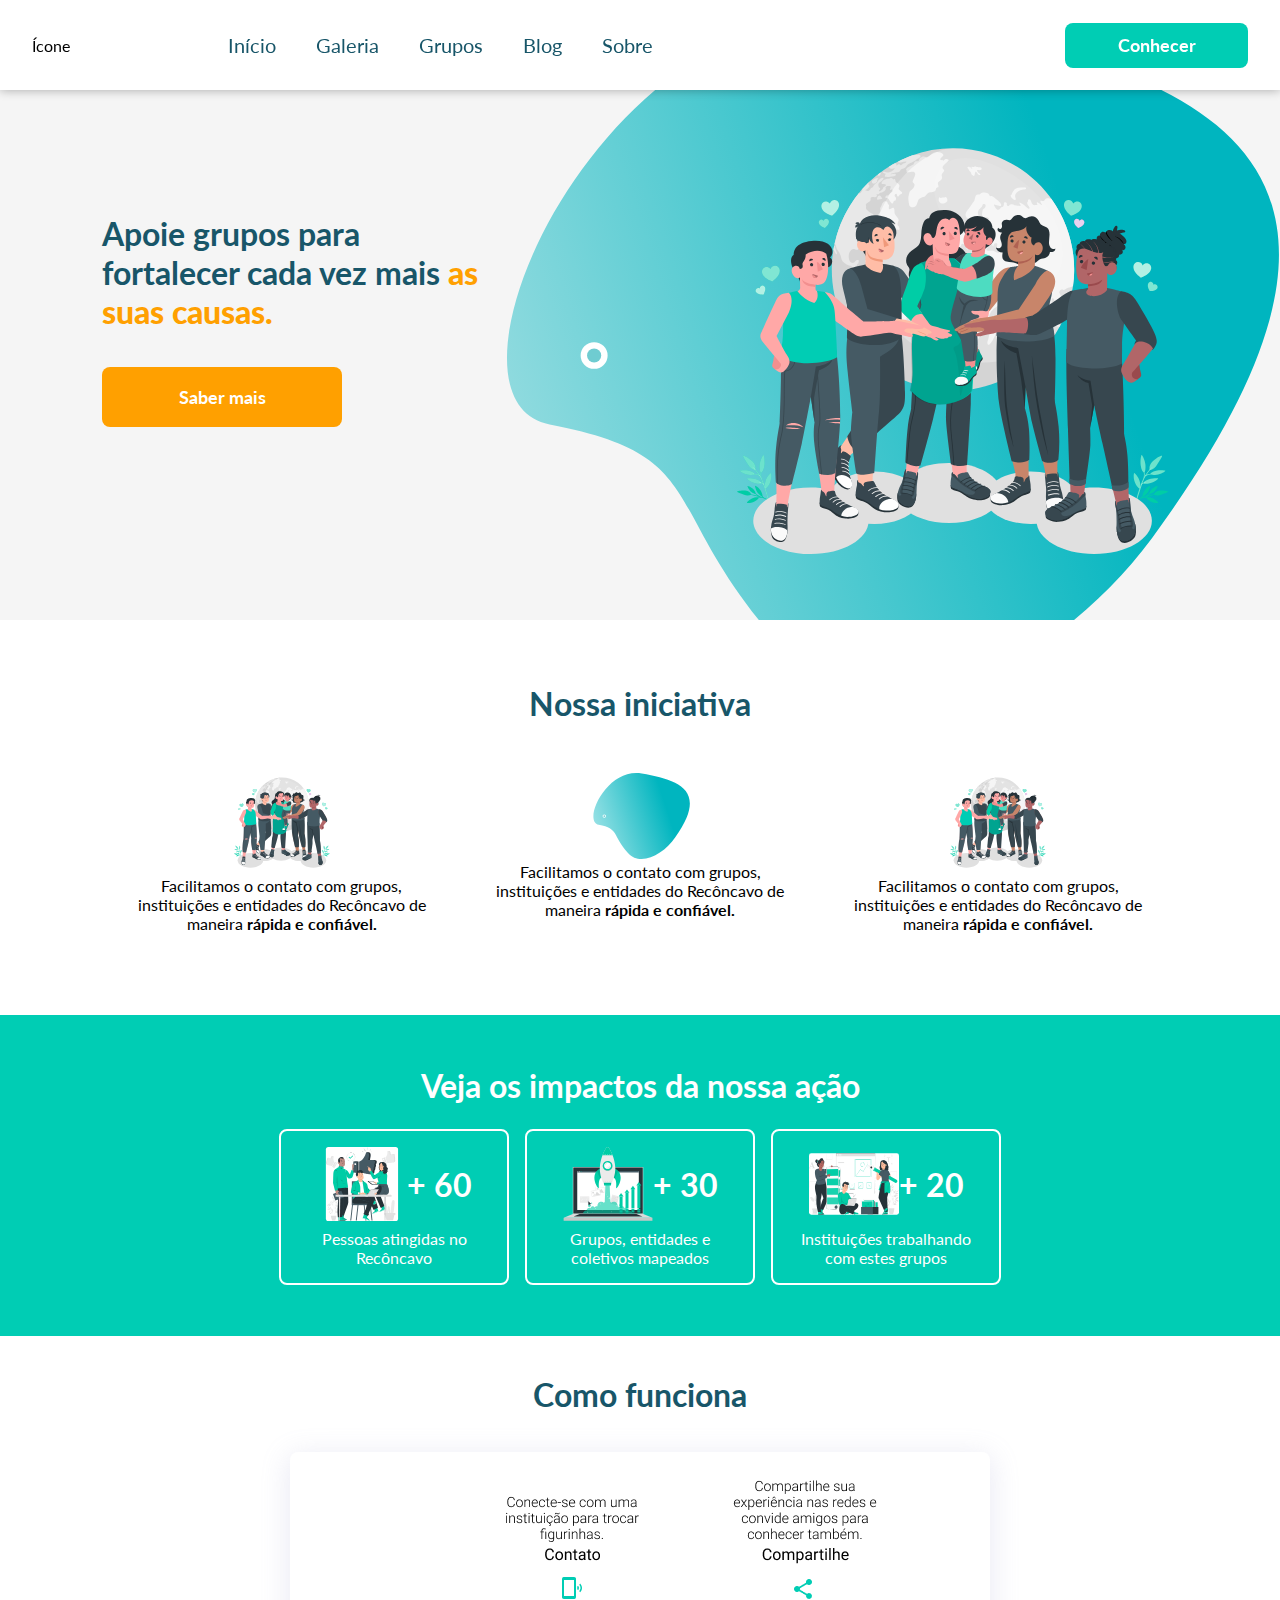
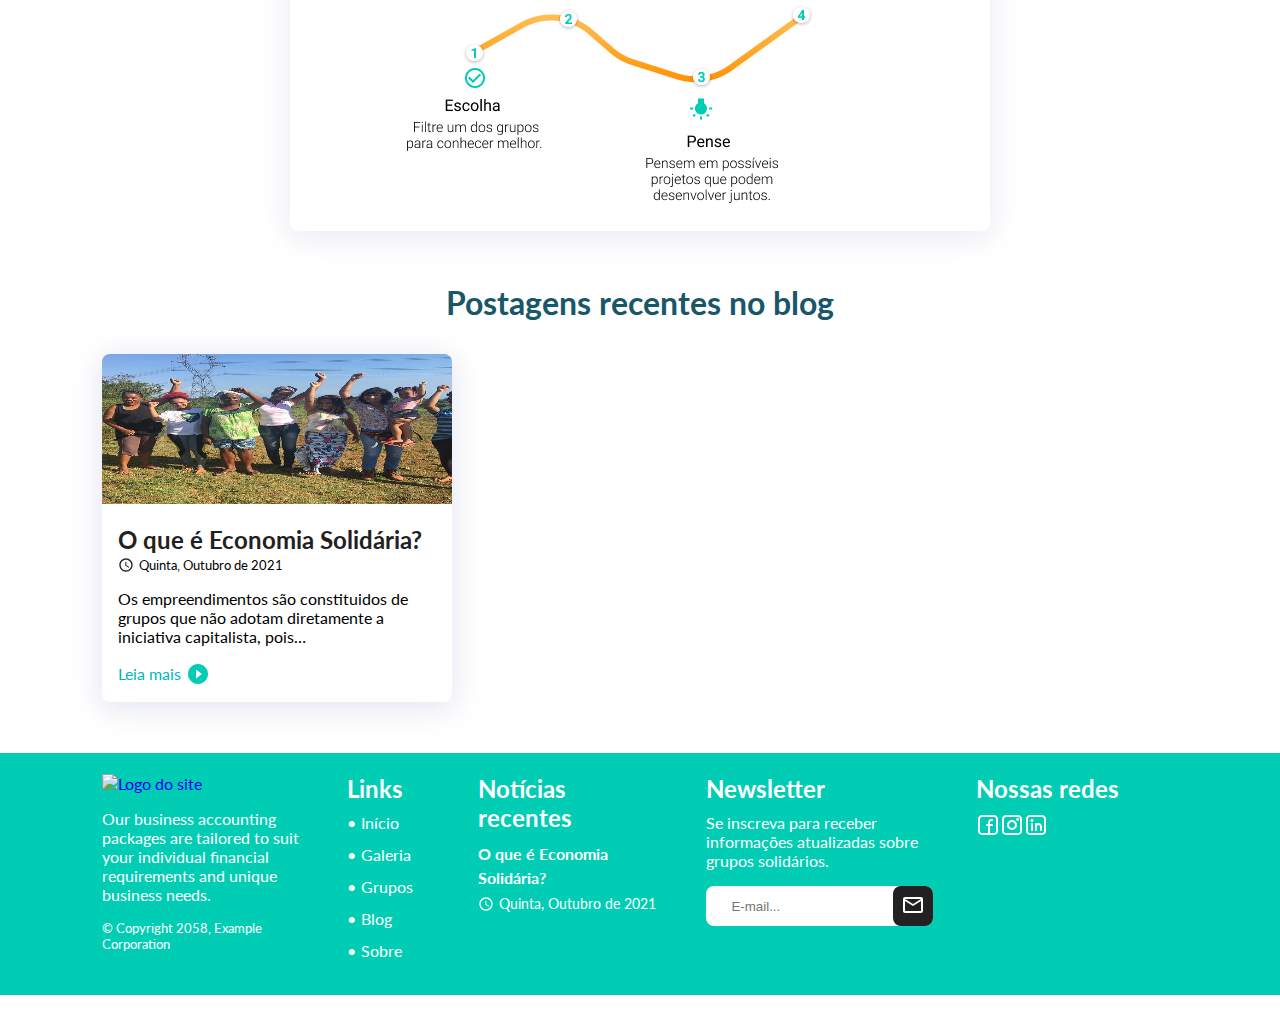
==== commit 0512eff7: "style: improvements in the style of all pages, especially in the footer font" ====
--- a/index.html
+++ b/index.html
@@ -30,7 +30,7 @@
                         <a href="#" class="item-link">Blog</a>
                     </li>
                     <li class="list-item">
-                        <a href="#" class="item-link">Sobre</a>
+                        <a href="about.html" class="item-link">Sobre</a>
                     </li>
                 </ul>
             </nav>
@@ -43,7 +43,7 @@
         </div>
     </header>
 
-    <section class="banner-container">
+    <section class="banner-container padding-header">
         <div class="banner" id="banner-index">
             <div class="banner-information">
                 <div class="information">
@@ -136,6 +136,15 @@
         </div>
     </section>
 
+    <section class="flow">
+        <h1 class="information-title" id="initiativeTitle">Como funciona</h1>
+        <div class="flow-img-container">
+            <div class="flow-wrapper">
+                <img class="flow-img" src="assets/img/flow.png" alt="">
+            </div>
+        </div>
+    </section>
+
     <section class="card-blog-container">
         <h1 class="information-title" id="blog-title">Postagens recentes no blog</h1>
         <div class="cards-blog-list">
@@ -167,15 +176,6 @@
                 </div>
             </div>
             <!--fim do card-->
-        </div>
-    </section>
-
-    <section class="flow">
-        <h1 class="information-title" id="initiativeTitle">Nossa iniciativa</h1>
-        <div class="flow-img-container">
-            <div class="flow-wrapper">
-                <img class="flow-img" src="assets/img/flow.png" alt="">
-            </div>
         </div>
     </section>
 
--- a/assets/css/index.css
+++ b/assets/css/index.css
@@ -1,14 +1,21 @@
-* {box-sizing: border-box; padding: 0; margin: 0}
+* {
+    box-sizing: border-box;
+    padding: 0; margin: 0;
+}
 
 html {
     font-size: 16px;
 }
 
 body {
-    font-family: 'Lato', sans-serif;
+    font-family: 'Lato', 'Helvettica', 'Arial', sans-serif;
     text-rendering: optimizeLegibility !important; /* deixa a fonte menos "pixalizada". A 2ª propriedade sobreescreve qualquer outra text-rendering*/
     -webkit-font-smoothing: antialiased !important;
     padding-bottom: 32px;
+}
+
+input {
+    
 }
 
 :root {
@@ -30,6 +37,11 @@
     text-align: center;
     color: var(--white);
     margin-bottom: 24px;
+}
+
+.padding-header {
+    padding-top: 90px;
+
 }
 
 .padding {
@@ -112,7 +124,6 @@
 }
 
 .banner-container {
-    padding-top: 90px;
     height: calc(100% - 90px);
     background-color: #F5F5F5;
     z-index: 0;
@@ -259,7 +270,7 @@
 
 .card-blog-content {
     border-radius: 8px;
-    box-shadow: 0px 0px 10px 0px rgba(0, 0, 0, .32);
+    box-shadow: 0px 5px 28px 1.5px rgba(149, 152, 200, .25);
 }
 
 .card-blog {
@@ -298,6 +309,7 @@
 
 .card-blog-link {
     display: flex;
+    align-items: center;
     color: var(--green-medium);
     transition: .2s;
 }
@@ -324,7 +336,7 @@
 
 .flow {
     /* background: url('../img/wave.png') no-repeat; */
-    padding-bottom: 3%;
+    padding-top: 3%;
 }
 
 .flow-img-container {
@@ -356,6 +368,14 @@
     flex-direction: column;
     padding: 2%;
     color: var(--white);
+}
+
+.footer-element:first-child {
+    padding-left: 0;
+}
+
+.footer-element:last-child {
+    padding-right: 0;
 }
 
 .footer-img {
@@ -390,6 +410,10 @@
     color: var(--white);
 }
 
+.footer-links .item-link:hover {
+    color:#212121;
+}
+
 .footer-links .item-link::before {
     content: '•';
     margin-right: 5px;
@@ -399,6 +423,11 @@
     font-size: 16px;
     line-height: 1.5;
     color: var(--white);
+}
+
+.footer-element .card-blog-title:hover {
+    color: #212121;
+    transition: .2s;
 }
 
 .footer-element .card-blog-clock {
@@ -447,7 +476,11 @@
 
 }
 
+.footer-icon path {
+    fill: #ffffff;
+}
+
 .footer-icon:hover path {
-    fill: #ffffff;
-    transition: .2s;
-}
+    fill: #212121;
+    transition: .2s;
+}
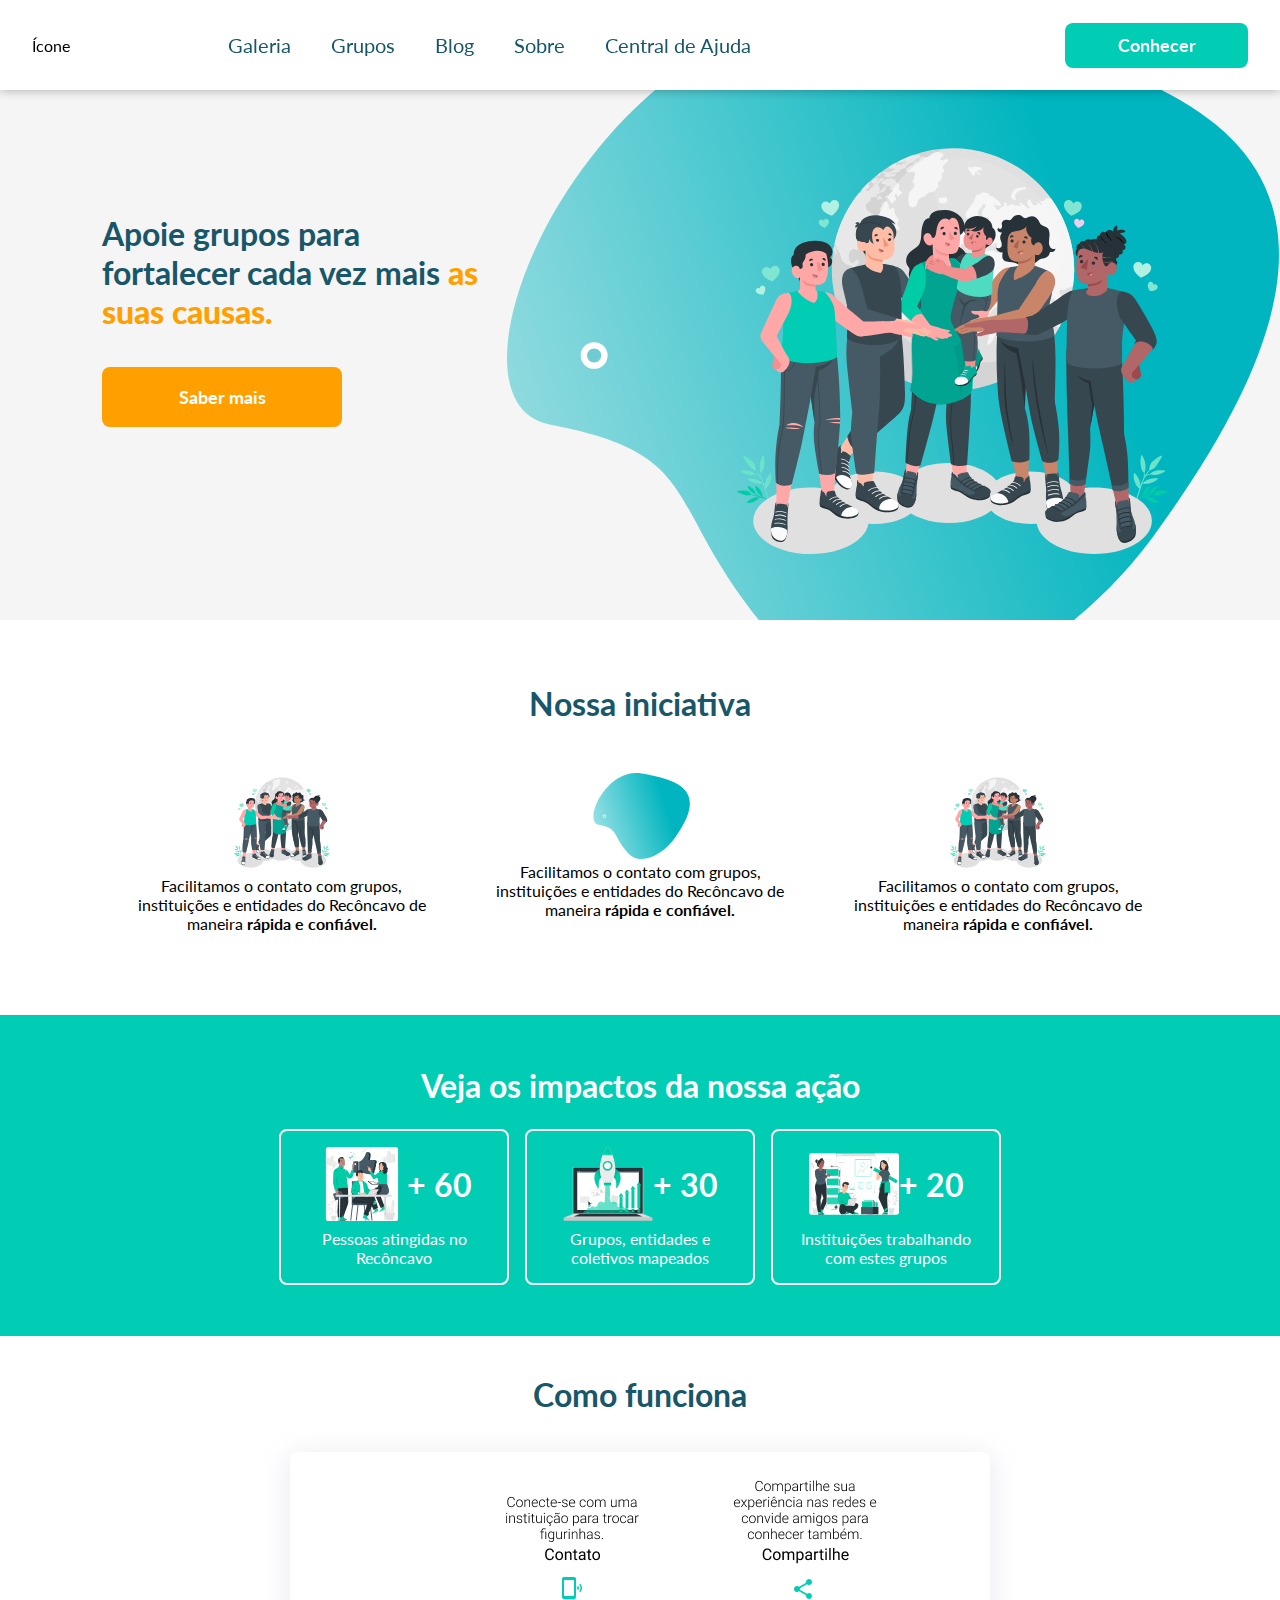
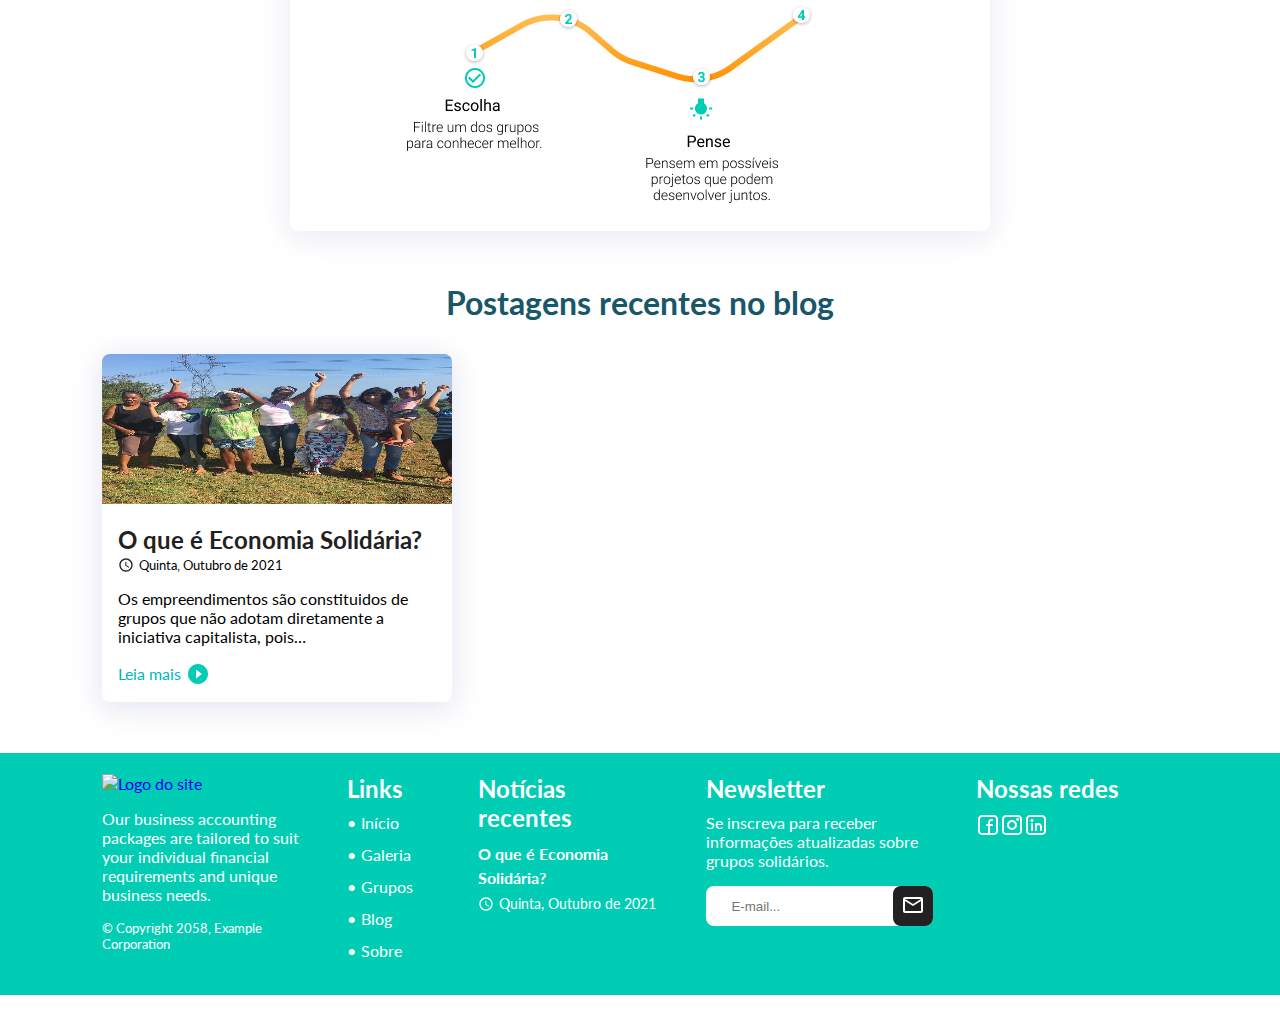
==== commit 55cf429c: "refactor: modify names, pages and styles to pages" ====
--- a/index.html
+++ b/index.html
@@ -18,9 +18,6 @@
             <nav class="navigator">
                 <ul class="list">
                     <li class="list-item">
-                        <a href="index.html" class="item-link">Início</a>
-                    </li>
-                    <li class="list-item">
                         <a href="#" class="item-link">Galeria</a>
                     </li>
                     <li class="list-item">
@@ -31,6 +28,9 @@
                     </li>
                     <li class="list-item">
                         <a href="about.html" class="item-link">Sobre</a>
+                    </li>
+                    <li class="list-item">
+                        <a href="faq.html" class="item-link">Central de Ajuda</a>
                     </li>
                 </ul>
             </nav>
--- a/assets/css/index.css
+++ b/assets/css/index.css
@@ -360,6 +360,7 @@
 
 .footer-list {
     display: flex;
+    justify-content: space-between;
 }
 
 .footer-element {
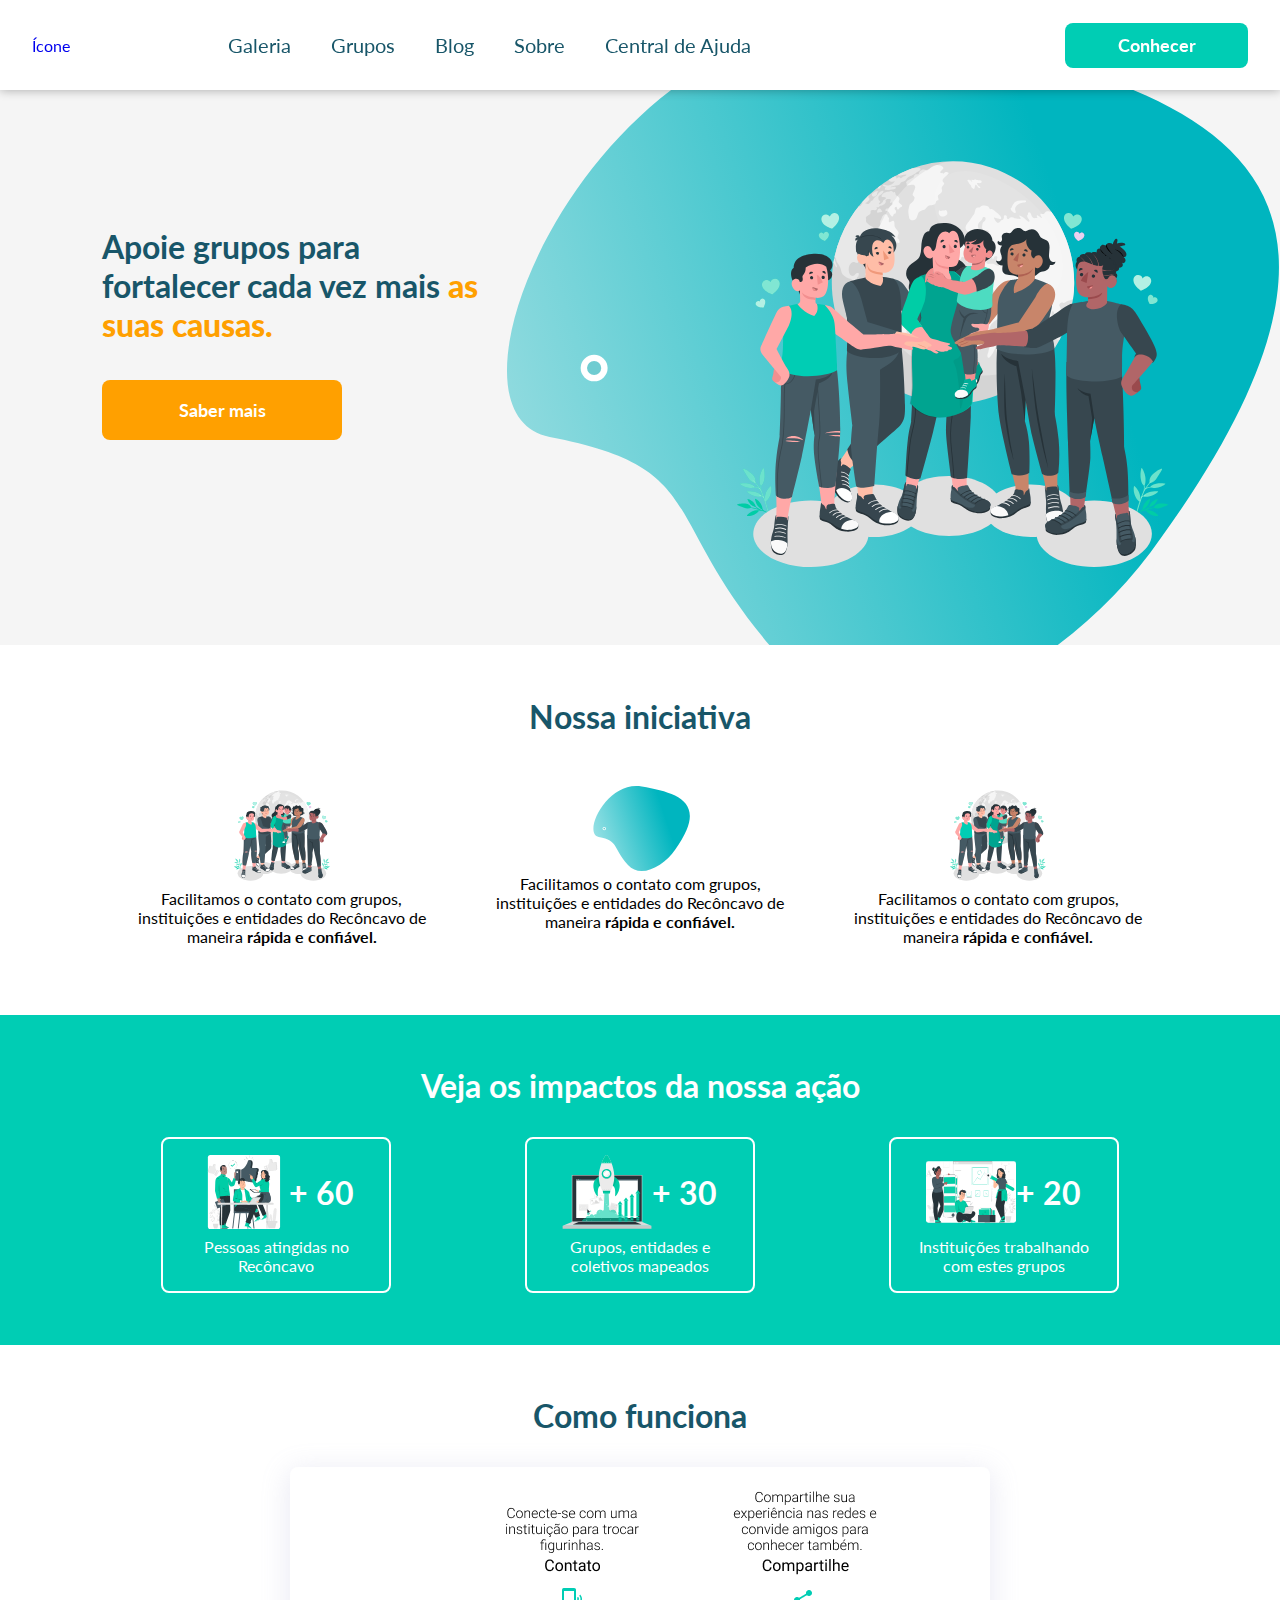
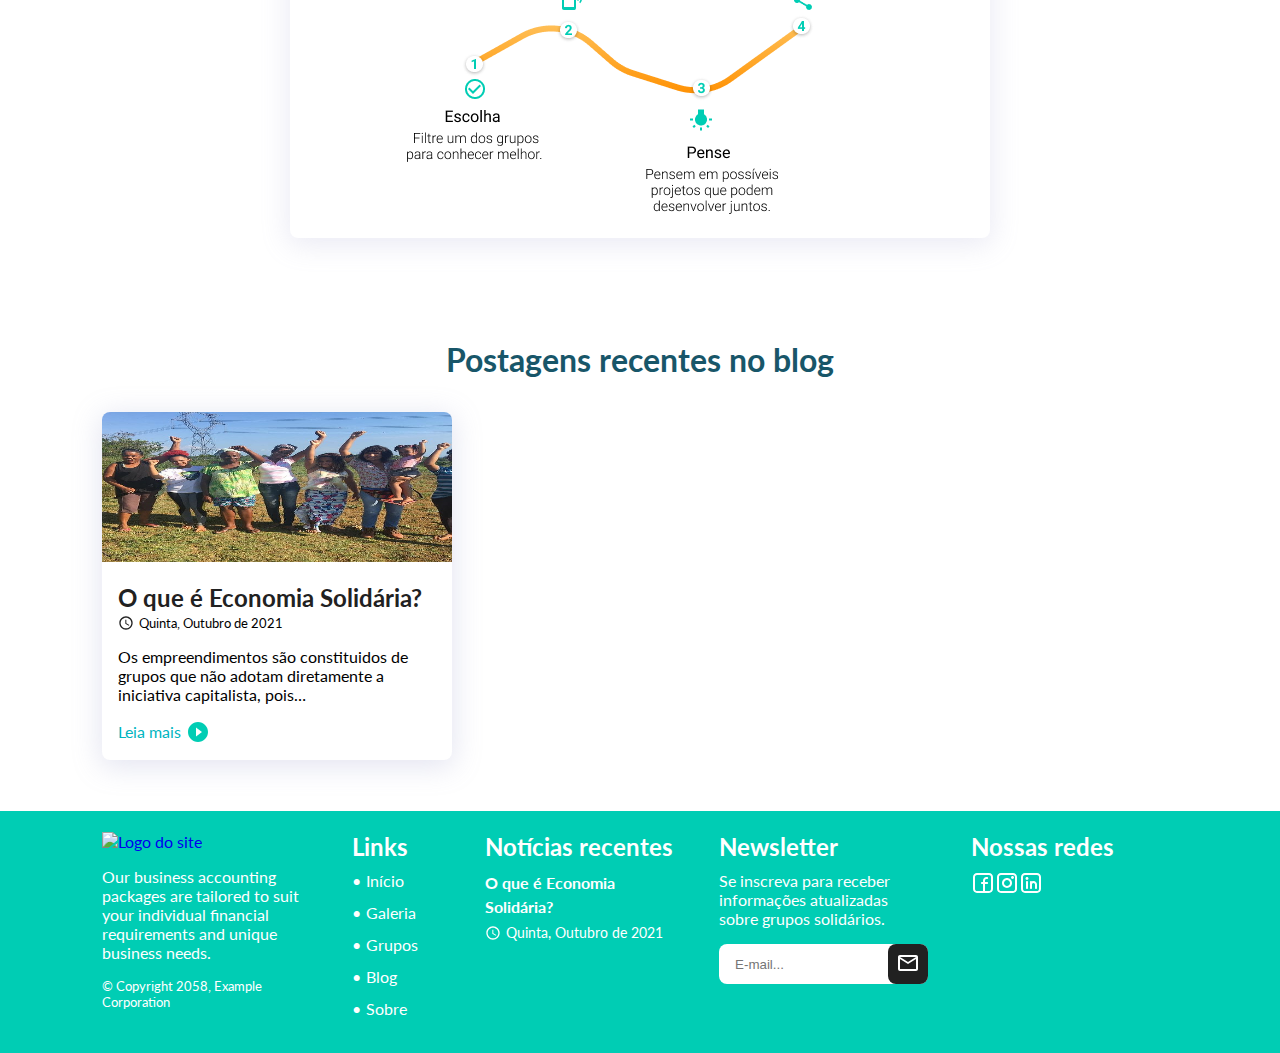
==== commit caebb7b6: "style: fix spaces, class names, carousel and style pages" ====
--- a/index.html
+++ b/index.html
@@ -14,11 +14,13 @@
 <body>
     <header class="header-container">
         <div class="header">
-            <div class="logo">Ícone</div>
+            <div class="logo">
+                <a class ="logo-link" href="./index.html">Ícone</a>
+            </div>
             <nav class="navigator">
                 <ul class="list">
                     <li class="list-item">
-                        <a href="#" class="item-link">Galeria</a>
+                        <a href="./gallery.html" class="item-link">Galeria</a>
                     </li>
                     <li class="list-item">
                         <a href="group.html" class="item-link">Grupos</a>
@@ -44,7 +46,7 @@
     </header>
 
     <section class="banner-container padding-header">
-        <div class="banner" id="banner-index">
+        <div class="banner standart-spaces" id="banner-index">
             <div class="banner-information">
                 <div class="information">
                     <h1 class="information-title">Apoie grupos para fortalecer cada vez mais <b
@@ -63,8 +65,8 @@
         </div>
     </section>
 
-    <section class="initiative-container">
-        <h1 class="information-title" id="initiativeTitle">Nossa iniciativa</h1>
+    <section class="initiative-container standart-spaces">
+        <h1 class="title" id="">Nossa iniciativa</h1>
 
         <div class="initiatives">
             <div class="initiative">
@@ -86,9 +88,9 @@
         <!--fim list iniciativas-->
     </section>
 
-    <section id="impact">
+    <section id="impact" class="standart-spaces">
         <div class="card-content">
-            <h2 class="information-title" id="subtitle">Veja os impactos da nossa ação</h2>
+            <h2 class="title" id="">Veja os impactos da nossa ação</h2>
             <div class="cards">
                 <div class="card card-impact">
                     <div class="card-wrapper">
@@ -136,8 +138,8 @@
         </div>
     </section>
 
-    <section class="flow">
-        <h1 class="information-title" id="initiativeTitle">Como funciona</h1>
+    <section class="flow standart-spaces">
+        <h1 class="title" id="">Como funciona</h1>
         <div class="flow-img-container">
             <div class="flow-wrapper">
                 <img class="flow-img" src="assets/img/flow.png" alt="">
@@ -145,8 +147,8 @@
         </div>
     </section>
 
-    <section class="card-blog-container">
-        <h1 class="information-title" id="blog-title">Postagens recentes no blog</h1>
+    <section class="card-blog-container standart-spaces">
+        <h1 class="title" id="">Postagens recentes no blog</h1>
         <div class="cards-blog-list">
             <div class="card-blog-content">
                 <img class="card-blog-img" src="assets/img/banner.jpg" alt="">
@@ -197,7 +199,7 @@
                             <a href="index.html" class="item-link">Início</a>
                         </li>
                         <li class="list-item">
-                            <a href="#" class="item-link">Galeria</a>
+                            <a href="./gallery.html" class="item-link">Galeria</a>
                         </li>
                         <li class="list-item">
                             <a href="group.html" class="item-link">Grupos</a>
--- a/assets/css/index.css
+++ b/assets/css/index.css
@@ -11,7 +11,7 @@
     font-family: 'Lato', 'Helvettica', 'Arial', sans-serif;
     text-rendering: optimizeLegibility !important; /* deixa a fonte menos "pixalizada". A 2ª propriedade sobreescreve qualquer outra text-rendering*/
     -webkit-font-smoothing: antialiased !important;
-    padding-bottom: 32px;
+    background-color: var(--white);
 }
 
 input {
@@ -33,6 +33,13 @@
     text-decoration: none;
 }
 
+.title {
+    margin-bottom: 3%;
+    font-size: 2rem;
+    text-align: center;
+    color: #185669;
+}
+
 #subtitle {
     text-align: center;
     color: var(--white);
@@ -46,6 +53,10 @@
 
 .padding {
     padding: 0 8%;
+}
+
+.standart-spaces {
+    padding: 4% 8%;
 }
 
 .container {
@@ -74,6 +85,10 @@
     width: 18%;
 }
 
+.logo-link {
+    text-decoration: none;
+}
+
 .navigator {
     width: calc(100% - 18%);
  }
@@ -138,7 +153,6 @@
 .banner {
     display: flex;
     justify-content: space-between;
-    padding: 3% 8%;
 }
 
 .banner-information {
@@ -191,7 +205,6 @@
 }
 
 .initiative-container {
-    padding: 5% 8%;
 }
 
 .initiatives {
@@ -209,14 +222,17 @@
 }
 
 #impact {
-    padding: 4% 0;
     background-color: var(--green-weak);
+}
+
+#impact .title {
+    color: #ffffff;
 }
 
 .cards {
     display: grid;
     grid-template-columns: repeat(auto-fit, 230px);
-    justify-content: center;
+    justify-content: space-around;
     grid-gap: 16px;
 }
 
@@ -253,12 +269,6 @@
 }
 
 .card-blog-container {
-    padding: 4% 8%;
-}
-
-#blog-title {
-    margin-bottom: 32px;
-    text-align: center;
 }
 
 .cards-blog-list {
@@ -336,7 +346,6 @@
 
 .flow {
     /* background: url('../img/wave.png') no-repeat; */
-    padding-top: 3%;
 }
 
 .flow-img-container {
@@ -441,7 +450,6 @@
 
 .footer-element .clock path {
     fill: var(--white);
-    
 }
 
 .date {
@@ -449,16 +457,17 @@
 }
 
 .footer-btn {
-    display: flex;    
+    display: flex;
     position: relative;
 }
 
 .input {
+    min-width: 100%;
     height: 40px;
     border: none;
     color: var(--green-strong);
     border-radius: 8px;
-    padding: 10px 25px;
+    padding: 10px 16px;
 }
 
 .button-style {
@@ -478,7 +487,7 @@
 }
 
 .footer-icon path {
-    fill: #ffffff;
+    fill: var(--white);
 }
 
 .footer-icon:hover path {
